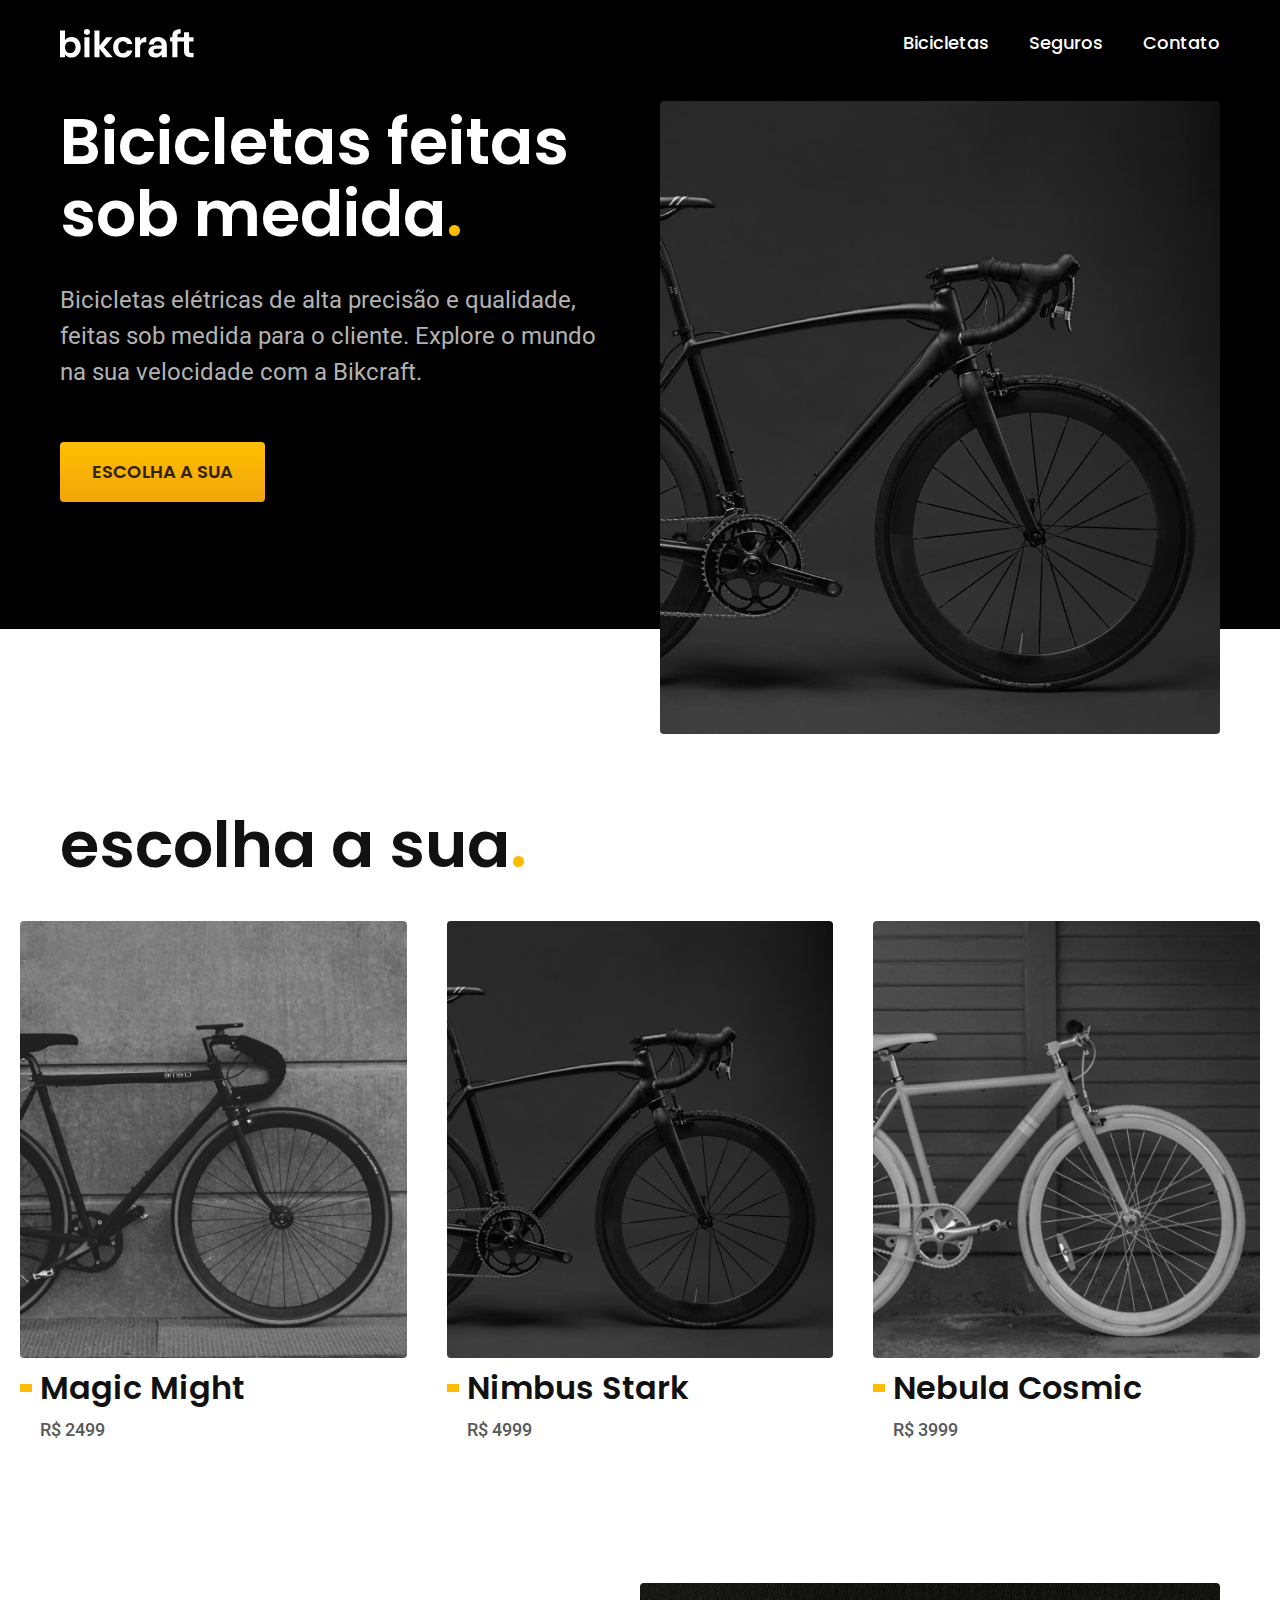
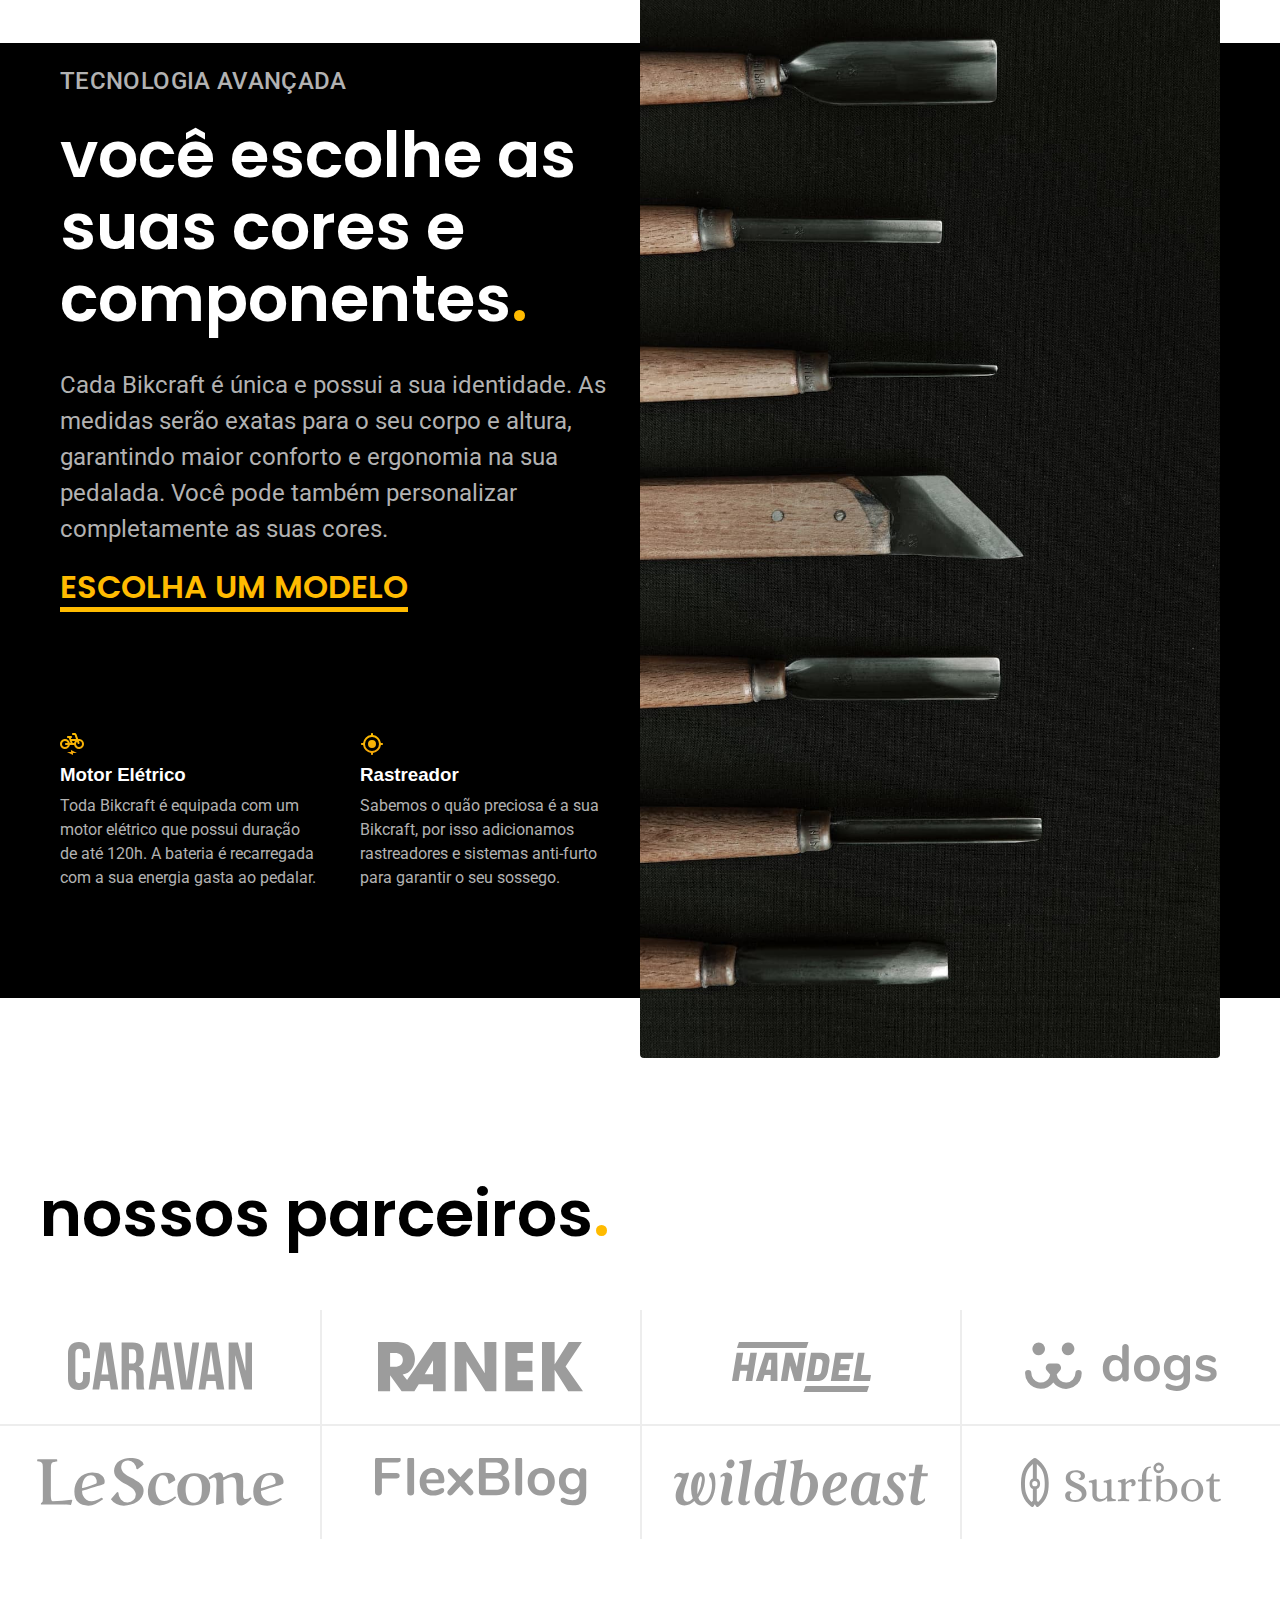
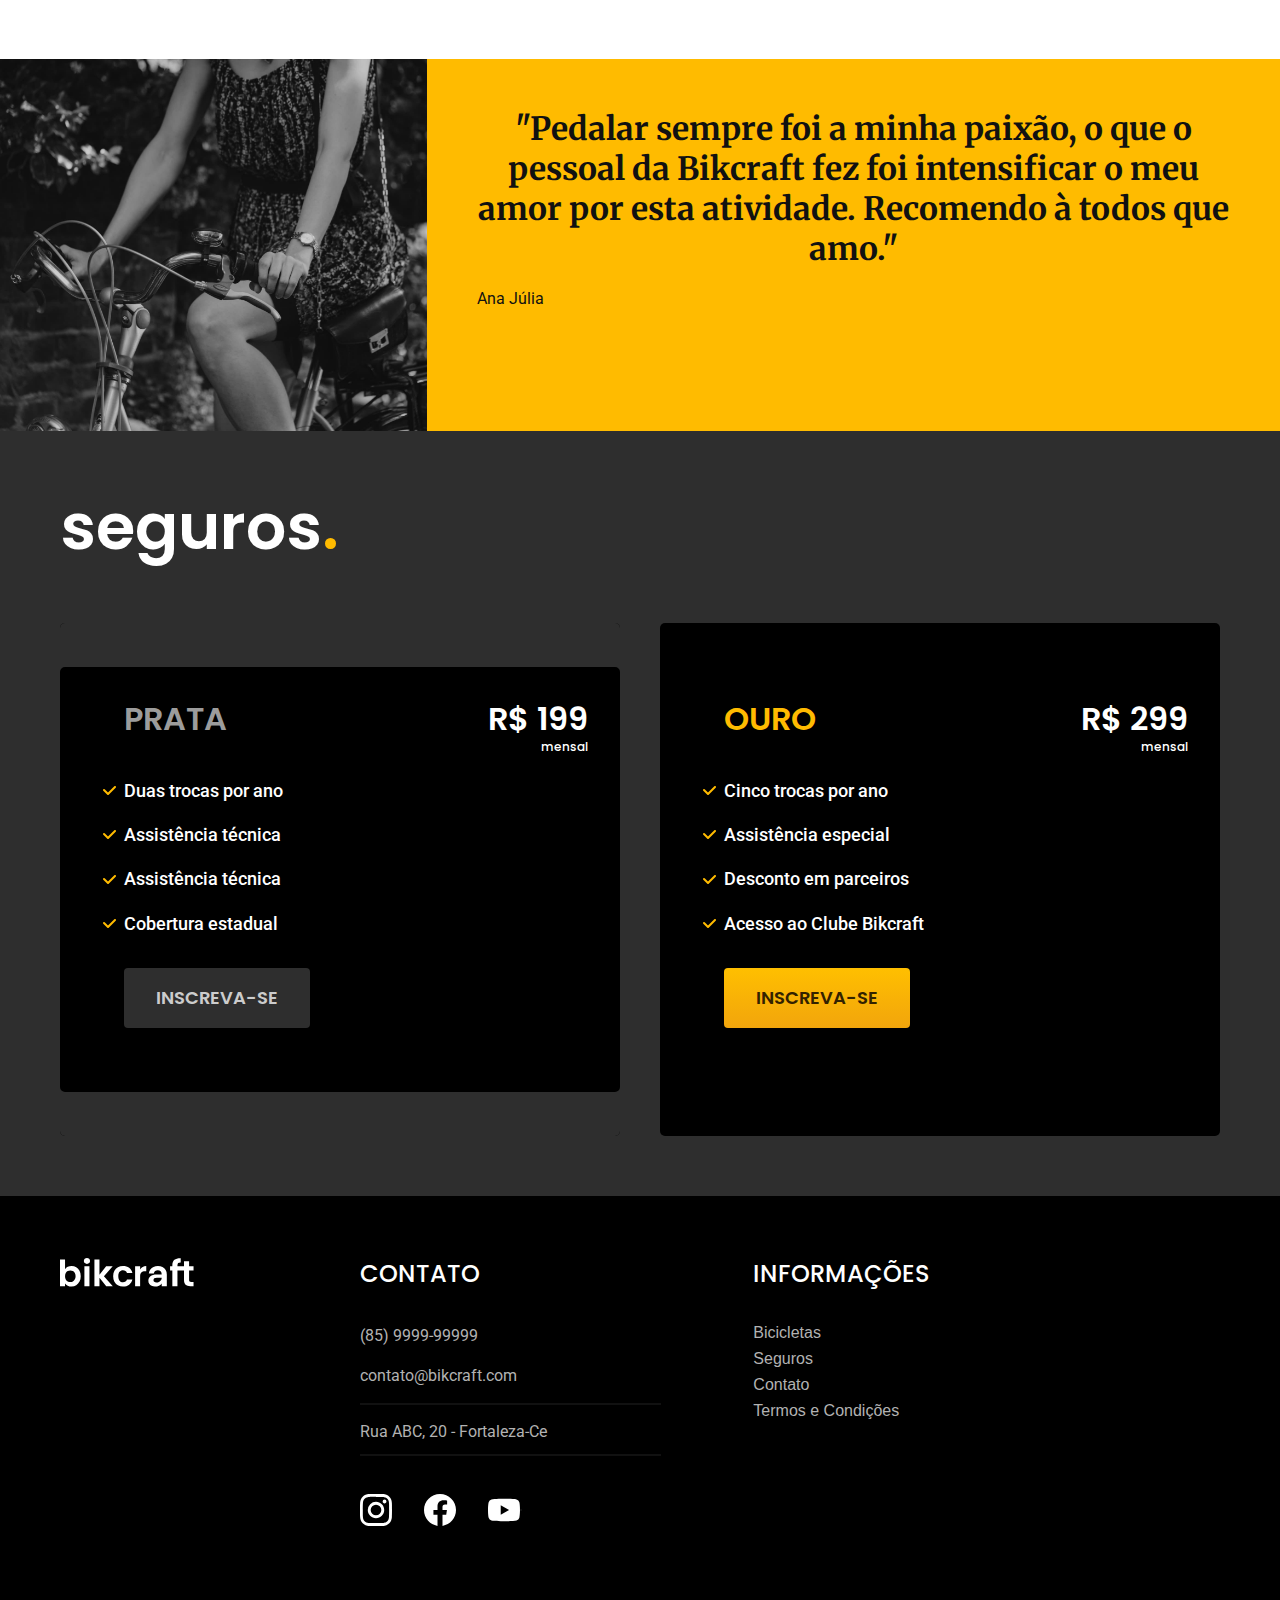
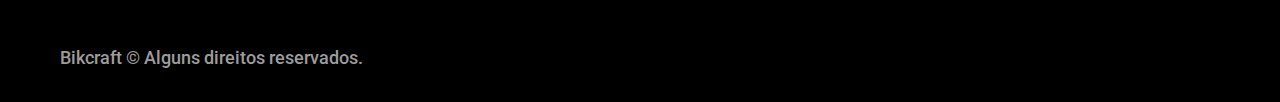
==== index.html @ d17ce5ce "init teste 04" ====
<!DOCTYPE html>
<html lang="pt-BR">

<head>
   <meta charset="UTF-8">
   <meta name="viewport" content="width=device-width, initial-scale=1.0">
   <title>Bikcraft - Bicicletas Elétricas</title>
   <meta name="description" content="Bicicletas elétricas de alta precisão e qualidade,  feitas sob medida para o cliente. Explore o mundo na sua velocidade com a Bikcraft.">
   <link rel="stylesheet" href="./css/style.css">
   <link rel="preconnect" href="https://fonts.googleapis.com">
   <link rel="preconnect" href="https://fonts.gstatic.com" crossorigin>
   <link href="https://fonts.googleapis.com/css2?family=Poppins:ital,wght@0,600;1,400&family=Roboto:wght@400;500&display=swap" rel="stylesheet">
</head>

<body>
   <!-- HEADER -->
   <header class="header-bg">
      <div class="header container">
         <a href="#"><img src="./img/bikcraft.svg" alt="bikcraft"></a>
         <nav class="nav">
            <ul class="header-menu font-1-m">
               <li><a href="./bicicletas.html">Bicicletas</a></li>
               <li><a href="./seguros.html">Seguros</a></li>
               <li><a href="./contato.html">Contato</a></li>
            </ul>
         </nav>
      </div>
   </header>
   <!-- introdução -->
   <main class="introducao-bg">
      <div class="introducao container">
         <div class="introducao-conteudo">
            <h1 class="introducao-titulo font-1-xxl">
               Bicicletas feitas sob medida<span>.</span>
            </h1>
            <p class="font-2-l">
               Bicicletas elétricas de alta precisão e qualidade, feitas sob medida para o cliente. Explore o mundo na sua velocidade com a Bikcraft.
            </p>
            <a class="btn" href="./bicicletas.html">escolha a sua</a>
            <div class="detalhe"><img src="./img/dec/bottom-left.svg" alt="#"></div>
         </div>
         <div class="introducao-img">
            <img src="./img/bicicletas/nimbus-home.jpg" alt="Bicicleta elétrica preta" width="1200" height="1600">
         </div>
      </div>
   </main>
   <!-- bicicletas lista -->
   <article class="lista-bg">
      <div class="lista-container">
         <h2 class="lista-titulo font-1-xxl container">escolha a sua<span>.</span></h2>

         <ul class="lista">
            <li class="lista-item">
               <a href="./bicicletas/magic-might.html">
                  <div><img src="./img/bicicletas/magic-home.jpg" alt="Magic"></div>
                  <h3 class="font-1-xl">Magic Might</h3>
                  <span class="font-2-m">R$ 2499</span>
               </a>
            </li>

            <li class="lista-item">
               <a href="./bicicletas/nimbus.html">
                  <div><img src="./img/bicicletas/nimbus-home.jpg" alt="Nimbus"></div>
                  <h3 class="font-1-xl">Nimbus Stark</h3>
                  <span class="font-2-m">R$ 4999</span>
               </a>
            </li>

            <li class="lista-item">
               <a href="./bicicletas/nebula-cosmic.html">
                  <div><img src="./img/bicicletas/nebula-home.jpg" alt="Nebula"></div>
                  <h3 class="font-1-xl">Nebula Cosmic</h3>
                  <span class="font-2-m">R$ 3999</span>
               </a>
            </li>
         </ul>
      </div>
   </article>
   <!-- tecnologia -->
   <section class="tecnologia-bg" aria-label="Bicicletas artezanais com alta tecnologia.">
      <div class="tecnologia-container container">
         <div class="tecnologia-conteudo">
            <span class="texto2 font-2-l-b">
               Tecnologia Avançada
            </span>
            <h2 class="titulo1 font-1-xxl">
               você escolhe as suas cores e componentes<span>.</span>
            </h2>
            <p class="texto1 font-2-l">
               Cada Bikcraft é única e possui a sua identidade. As medidas serão exatas para o seu corpo e altura, garantindo maior conforto e ergonomia na sua pedalada. Você pode também personalizar completamente as suas cores.
            </p>
            <span class="escolha font-1-xl"><a href="#">ESCOLHA UM MODELO</a></span>
            <div class="escolha-container">
               <div class="escolha-item">
                  <div class="escolha-img">
                     <img src="./img/icones/eletrica.svg" alt="#">
                  </div>
                  <h3 class="titulo2">Motor Elétrico</h3>
                  <p class="texto3 font-2-s">
                     Toda Bikcraft é equipada com um motor elétrico que possui duração de até 120h. A bateria é recarregada com a sua energia gasta ao pedalar.
                  </p>
               </div>

               <div class="escolha-item">
                  <div class="escolha-img">
                     <img src="./img/icones/rastreador.svg" alt="#">
                  </div>
                  <h3 class="titulo2">Rastreador</h3>
                  <p class="texto3 font-2-s">
                     Sabemos o quão preciosa é a sua Bikcraft, por isso adicionamos rastreadores e sistemas anti-furto para garantir o seu sossego.
                  </p>
               </div>
            </div>
         </div>

         <div class="tecnologia-img">
            <img src="./img/fotos/tecnologia.jpg" alt="Nossas bicicletas são feitas de maneira artesanal." width="1200" height="1600">
         </div>
      </div>
   </section>
   <!-- parceiros -->
   <section class="parceiros" aria-label="Nossos Parceiros.">
      <h2 class="parceiros-titulo font-1-xxl">nossos parceiros<span>.</span></h2>

      <ul class="parceiros-lista">
         <li><img src="./img/parceiros/caravan.svg" alt="caravan"></li>
         <li><img src="./img/parceiros/ranek.svg" alt="ranek"></li>
         <li><img src="./img/parceiros/handel.svg" alt="handel"></li>
         <li><img src="./img/parceiros/dogs.svg" alt="dogs"></li>
         <li><img src="./img/parceiros/lescone.svg" alt="lescone"></li>
         <li><img src="./img/parceiros/flexblog.svg" alt="flexblog"></li>
         <li><img src="./img/parceiros/wildbeast.svg" alt="wildbeast"></li>
         <li><img src="./img/parceiros/surfbot.svg" alt="surfbot"></li>
      </ul>
   </section>
   <!-- depoimentos -->
   <section class="depoimento" aria-label="Depoimento.">
      <div class="depoimento-imagem">
         <img src="./img/fotos/depoimento.jpg" alt="Garota falando sobre a experiência de ter uma bikcraft.">
      </div>

      <div class="depoimento-texto">
         <div>
            <p>"Pedalar sempre foi a minha paixão, o que o pessoal da Bikcraft fez foi intensificar o meu amor por esta atividade. Recomendo à todos que amo."
            </p>
            <span>Ana Júlia</span>
         </div>
      </div>
      </div>
   </section>
   <!-- seguros -->
   <article class="seguros-bg" aria-label="Seguros">

      <h2 class="titulo font-1-xxl container">seguros<span>.</span></h2>

      <div class="container seguros-container">
         <div class="prata seguros-tipo">
            <h3 class="font-1-xl">Prata</h3>
            <span class="seguros-tag-preco font-1-xl">R$ 199 <span class="font-1-xs">mensal</span></span>
            <ul class="seguros-lista font-2-m">
               <li>Duas trocas por ano</li>
               <li>Assistência técnica</li>
               <li>Assistência técnica</li>
               <li>Cobertura estadual</li>
            </ul>

            <a class="prata-btn btn" href="#">INSCREVA-SE</a>
         </div>

         <div class="ouro seguros-tipo">
            <h3 class="font-1-xl">ouro</h3>
            <span class="seguros-tag-preco font-1-xl">R$ 299 <span class="font-1-xs">mensal</span></span>
            <ul class="seguros-lista font-2-m">
               <li>Cinco trocas por ano</li>
               <li>Assistência especial</li>
               <li>Desconto em parceiros</li>
               <li>Acesso ao Clube Bikcraft</li>
            </ul>

            <a class="btn" href="#">INSCREVA-SE</a>
         </div>
      </div>
   </article>
   <!-- footer -->
   <footer class="footer-bg">
      <div class="container" id="footer-container" style="color: aliceblue;">
         <div class="footer-logo">
            <img src="./img/bikcraft.svg" alt="">
         </div>

         <div class="footer-contato font-2-s">
            <h2 class="font-1-l">contato</h2>
            <ul>
               <li>
                  <a href="tel:+5585999999999">(85) 9999-99999</a>
               </li>
               <li>
                  <a href="mailto:"></a>
               </li>
               <li>
                  <a href="mailto:email@provedor.com.br?subject=Assunto do email&cc=copia@provedor.com.br&bcc=copiaoculta@provedor.com.br&body=Conteúdo do email que será preenchido automaticamente">contato@bikcraft.com</a>
               </li>
            </ul>

            <span>Rua ABC, 20 - Fortaleza-Ce</span>

            <ul class="footer-redes">
               <li>
                  <a href="#"><img src="./img/redes/instagram.svg" alt="instagram"></a>
               </li>
               <li>
                  <a href="#"><img src="./img/redes/facebook.svg" alt="facebook"></a>
               </li>
               <li>
                  <a href="#"><img src="./img/redes/youtube.svg" alt="youtube"></a>
               </li>
            </ul>

         </div>

         <div class="footer-informacoes">
            <h2 class="font-1-l">Informações</h2>

            <ul>
               <li><a href="./bicicletas.html">Bicicletas</a></li>
               <li><a href="./seguros.html">Seguros</a></li>
               <li><a href="./contato.html">Contato</a></li>
               <li><a href="./termos.html">Termos e Condições</a></li>
            </ul>
         </div>

         <span class="copy font-2-m">Bikcraft © Alguns direitos reservados.</span>
      </div>
   </footer>
</body>

</html>
---- css/style.css ----
/* GLOBAL */
@import url(./global/global.css);
@import url(./global/header.css);
@import url(./utilidades/tipografia.css);
@import url(./global/footer.css);
/* UTILIDADES */
@import url(./utilidades/cores.css);
@import url(./utilidades/componetes.css);
/* HOME */
@import url(./home/introducao.css);
@import url(./home/lista.css);
@import url(./home/tecnologia.css);
@import url(./home/parceiros.css);
@import url(./home/depoimento.css);
@import url(./home/seguros.css);
/* TERMOS */
@import url(../css/termos/termos.css);
/* BICICLETAS */
@import url(../css/bicicletas/bicicletas.css);
@import url(../css/bicicletas/nimbus.css);
/* ORÇAMENTO */
@import url(../css/orcamento/orcamento.css);
/* SEGUROS */
@import url(../css/seguros/seguros.css);
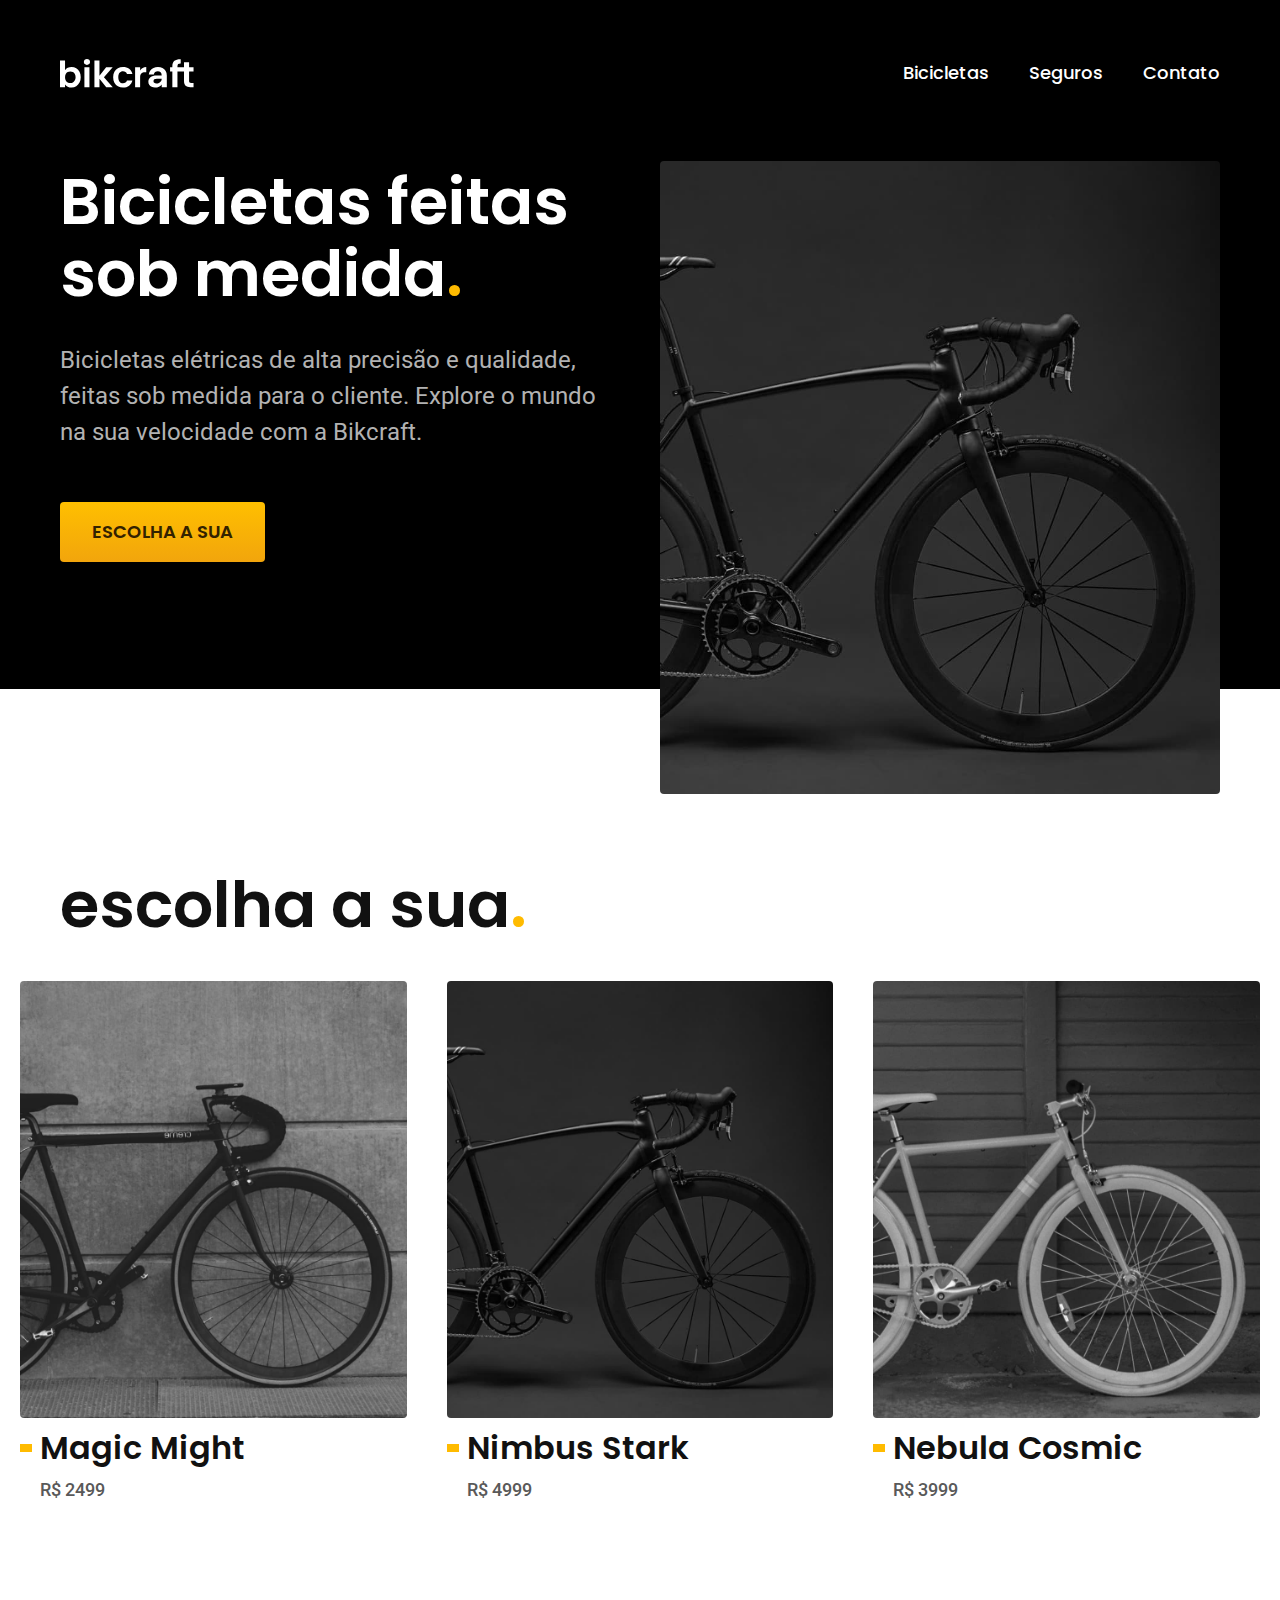
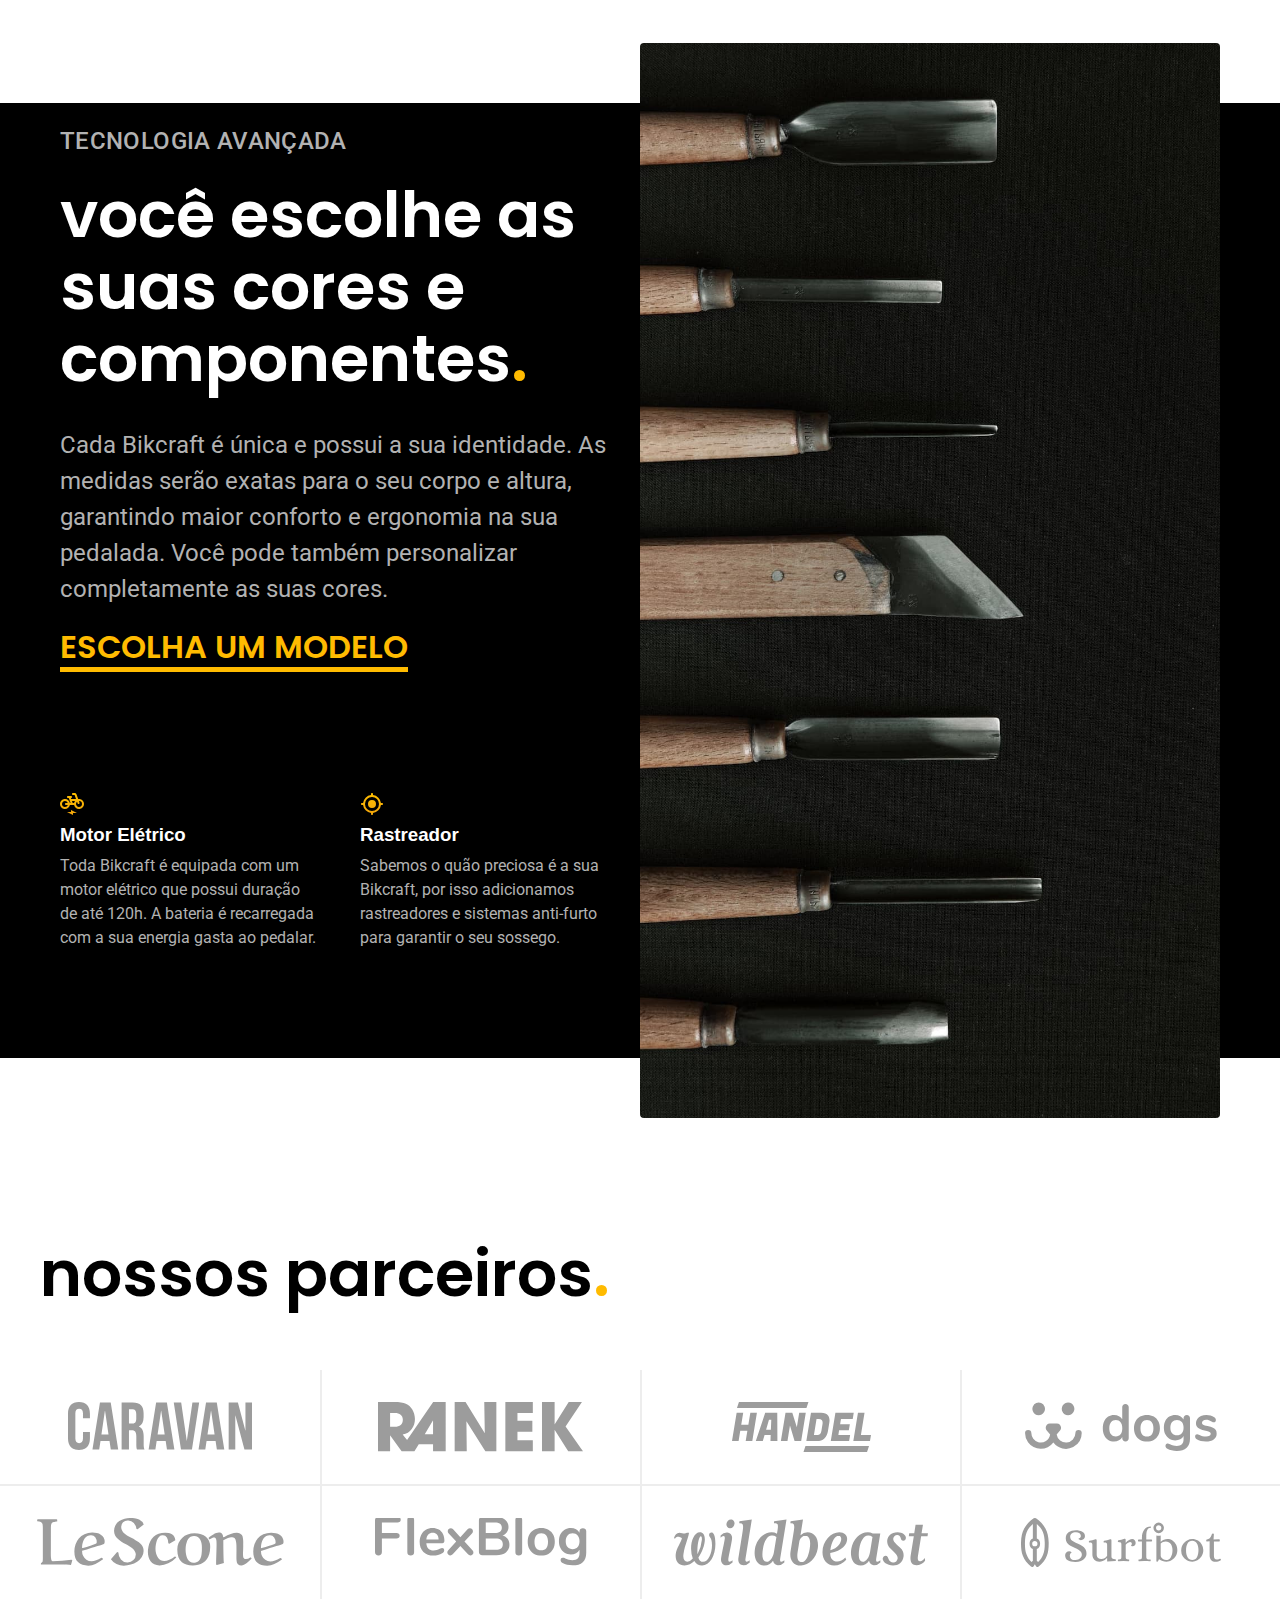
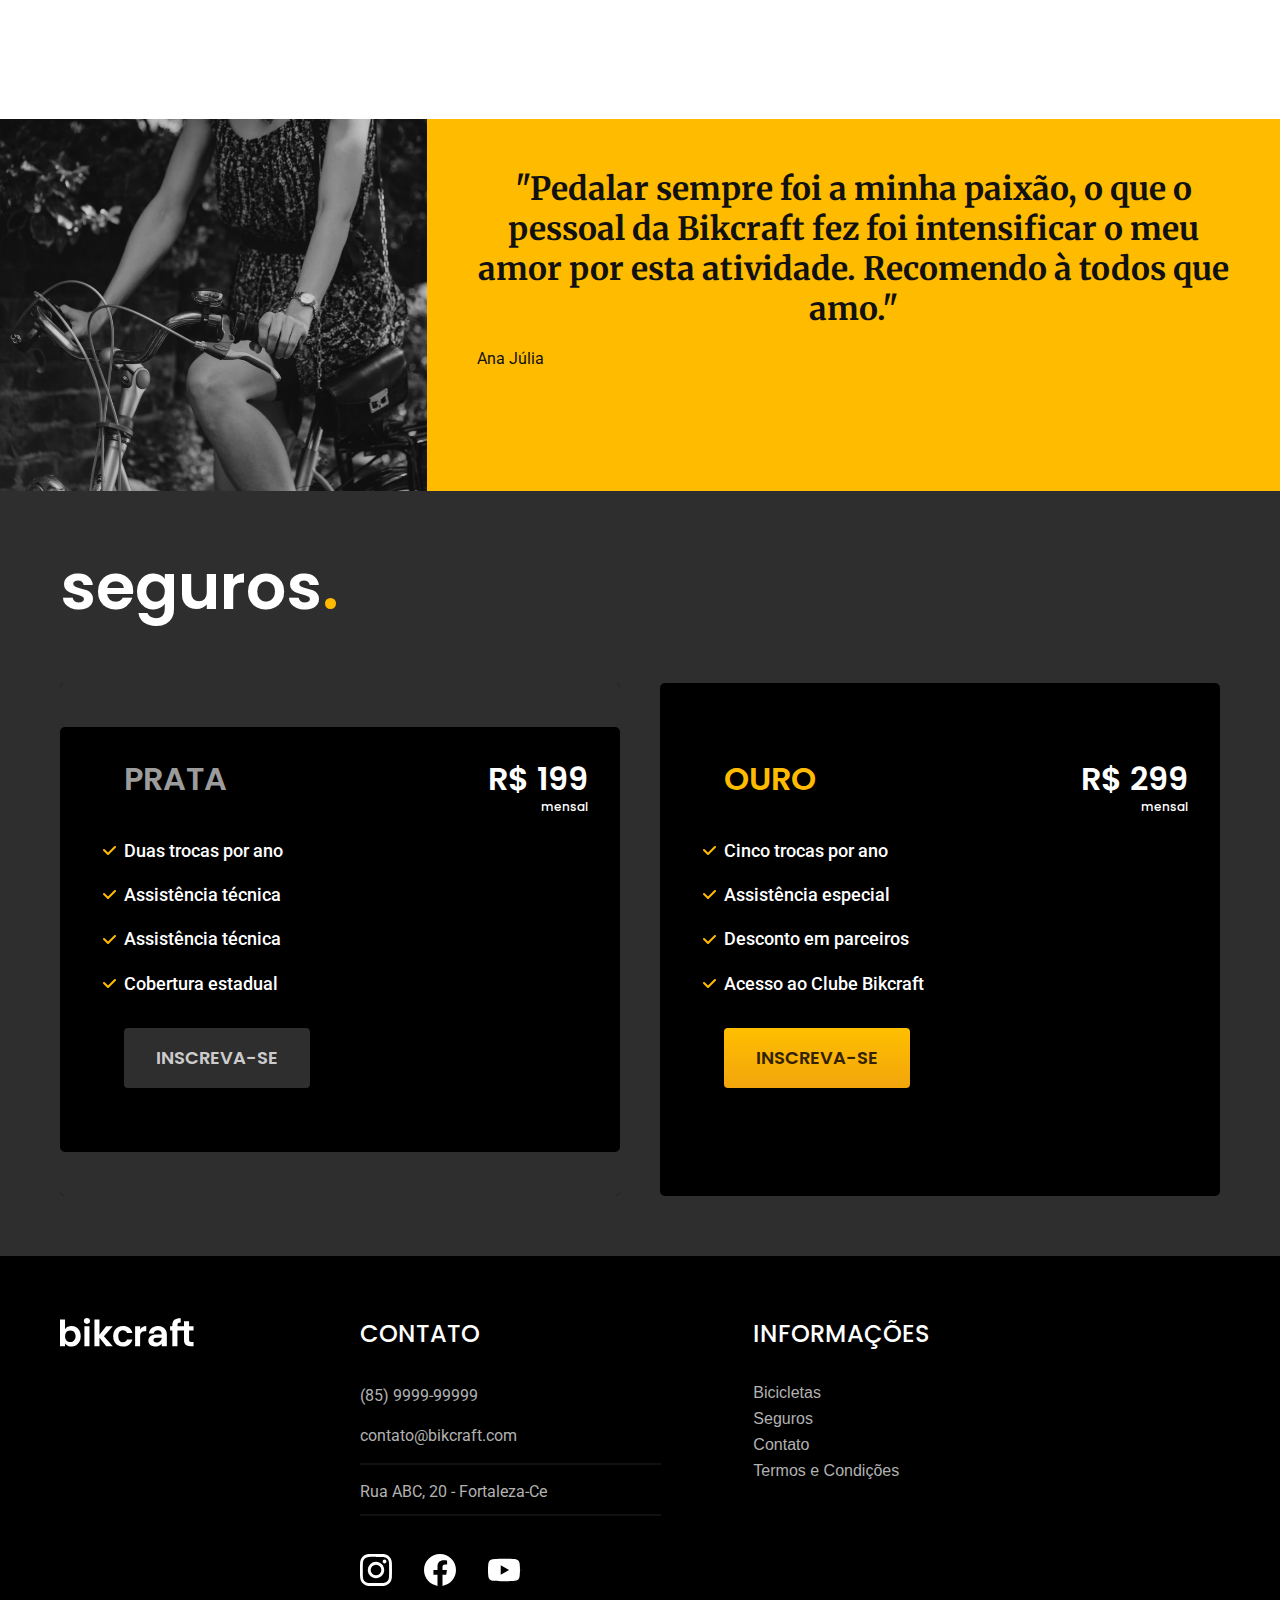
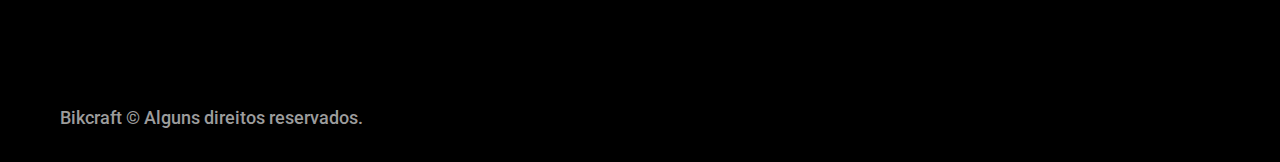
==== commit e99848f2: "teste links internos e pg internas nebula magic" ====
--- a/index.html
+++ b/index.html
@@ -51,7 +51,7 @@
 
          <ul class="lista">
             <li class="lista-item">
-               <a href="./bicicletas/magic-might.html">
+               <a href="./bicicletas/magic.html">
                   <div><img src="./img/bicicletas/magic-home.jpg" alt="Magic"></div>
                   <h3 class="font-1-xl">Magic Might</h3>
                   <span class="font-2-m">R$ 2499</span>
@@ -67,7 +67,7 @@
             </li>
 
             <li class="lista-item">
-               <a href="./bicicletas/nebula-cosmic.html">
+               <a href="./bicicletas/nebula.html">
                   <div><img src="./img/bicicletas/nebula-home.jpg" alt="Nebula"></div>
                   <h3 class="font-1-xl">Nebula Cosmic</h3>
                   <span class="font-2-m">R$ 3999</span>
--- a/css/style.css
+++ b/css/style.css
@@ -17,7 +17,7 @@
 @import url(../css/termos/termos.css);
 /* BICICLETAS */
 @import url(../css/bicicletas/bicicletas.css);
-@import url(../css/bicicletas/nimbus.css);
+@import url(../css/bicicletas/bicicletas02.css);
 /* ORÇAMENTO */
 @import url(../css/orcamento/orcamento.css);
 /* SEGUROS */
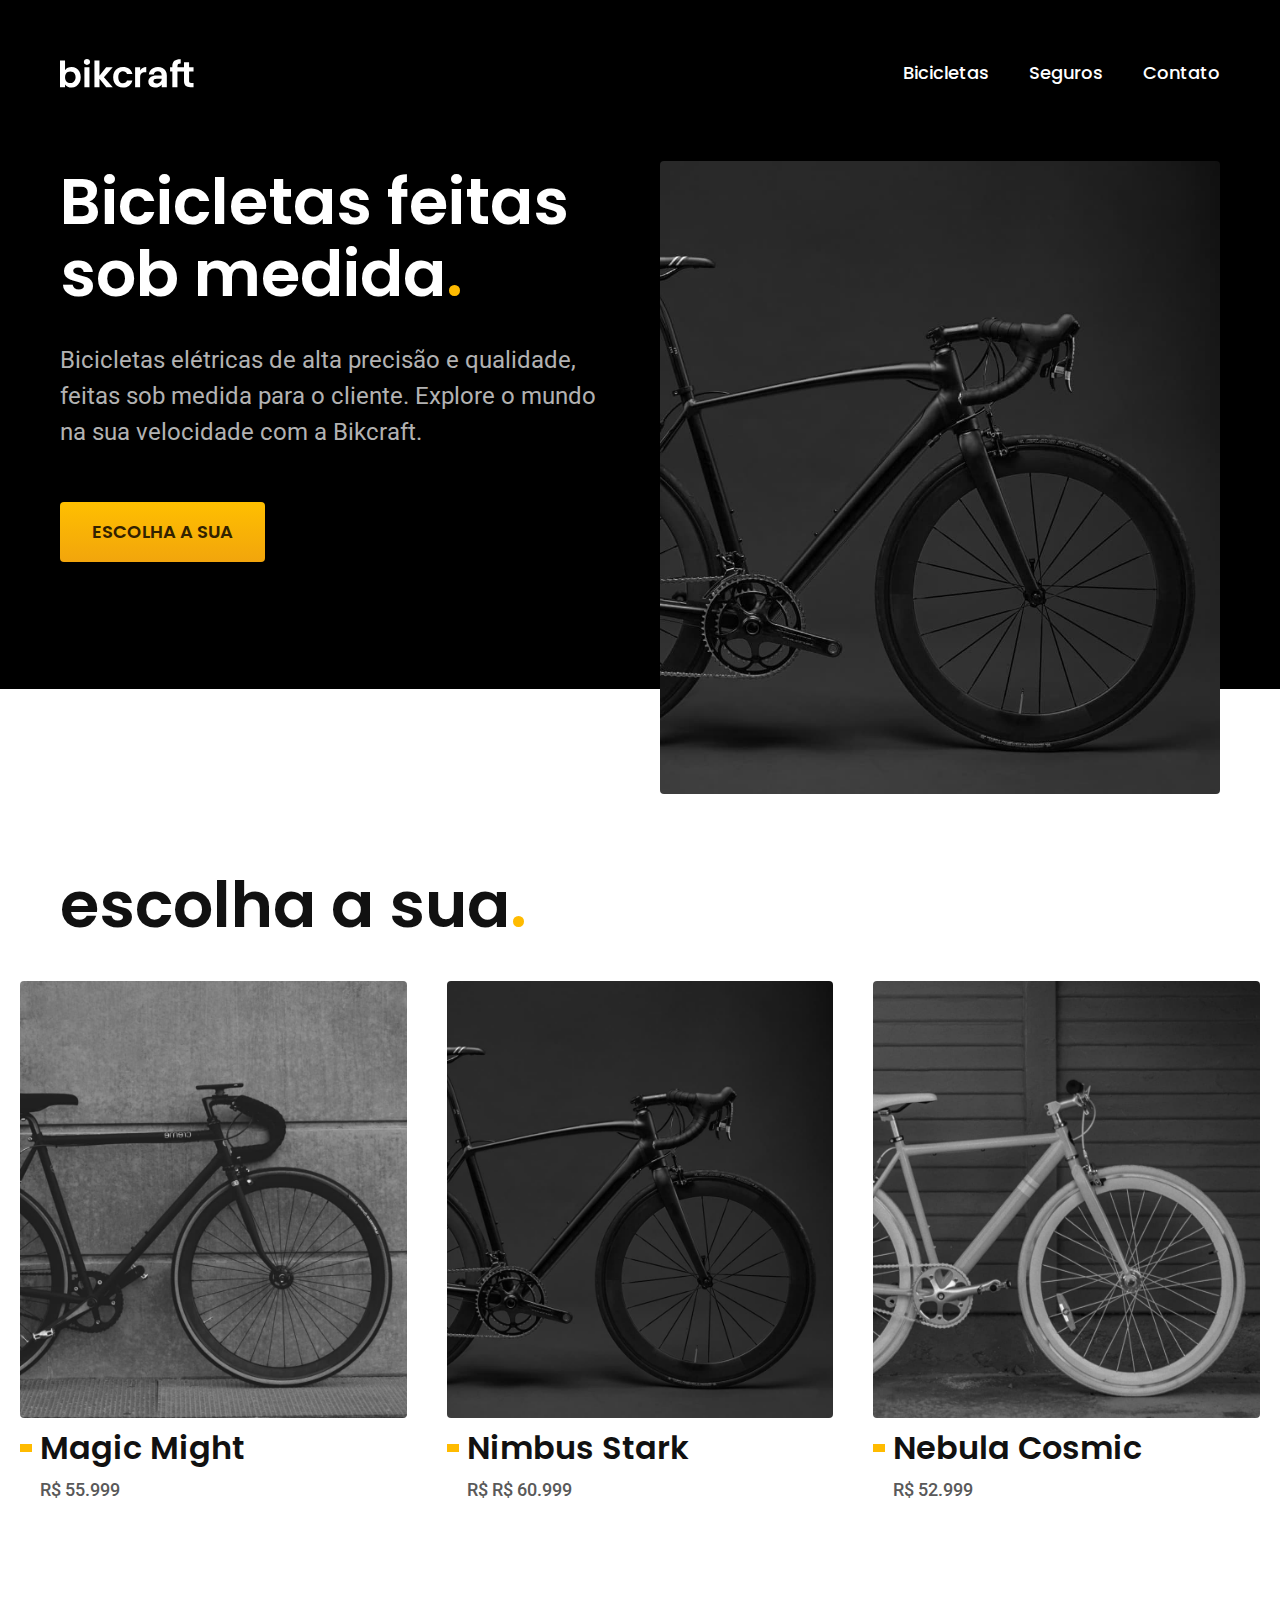
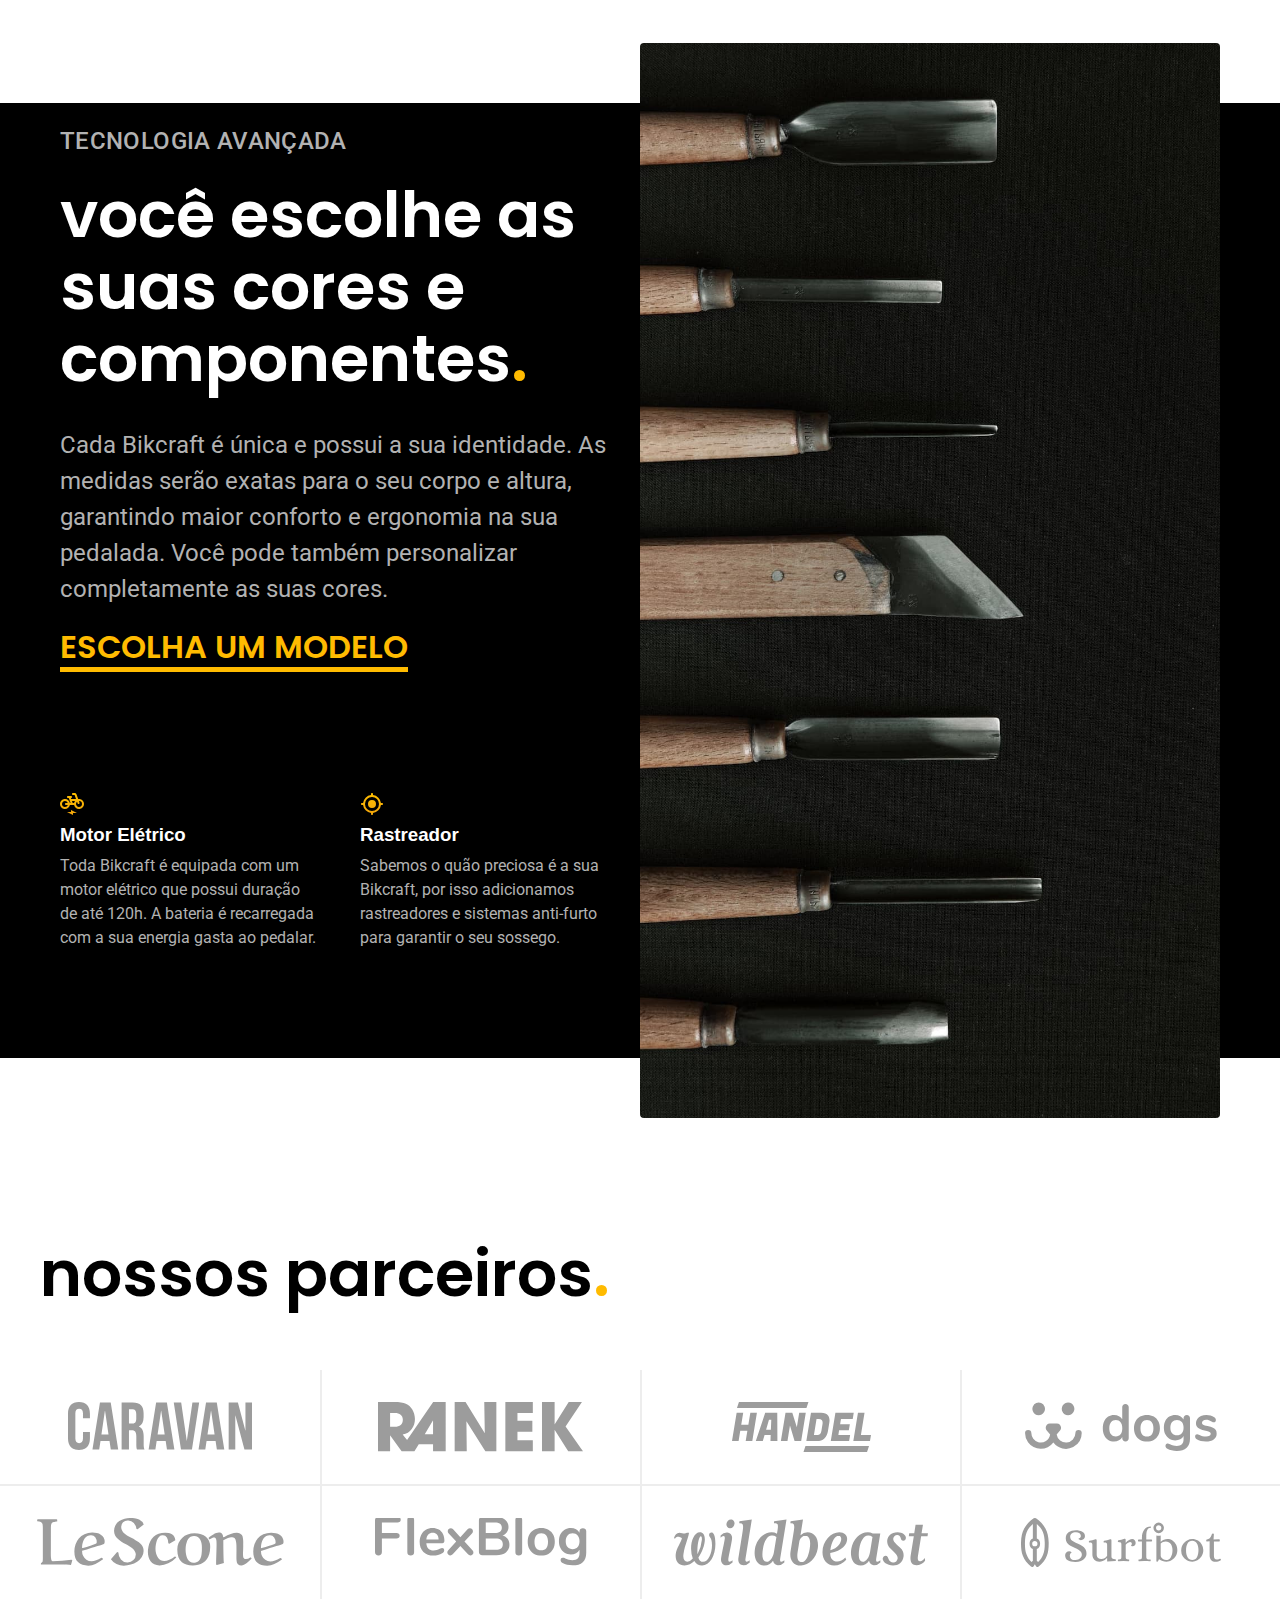
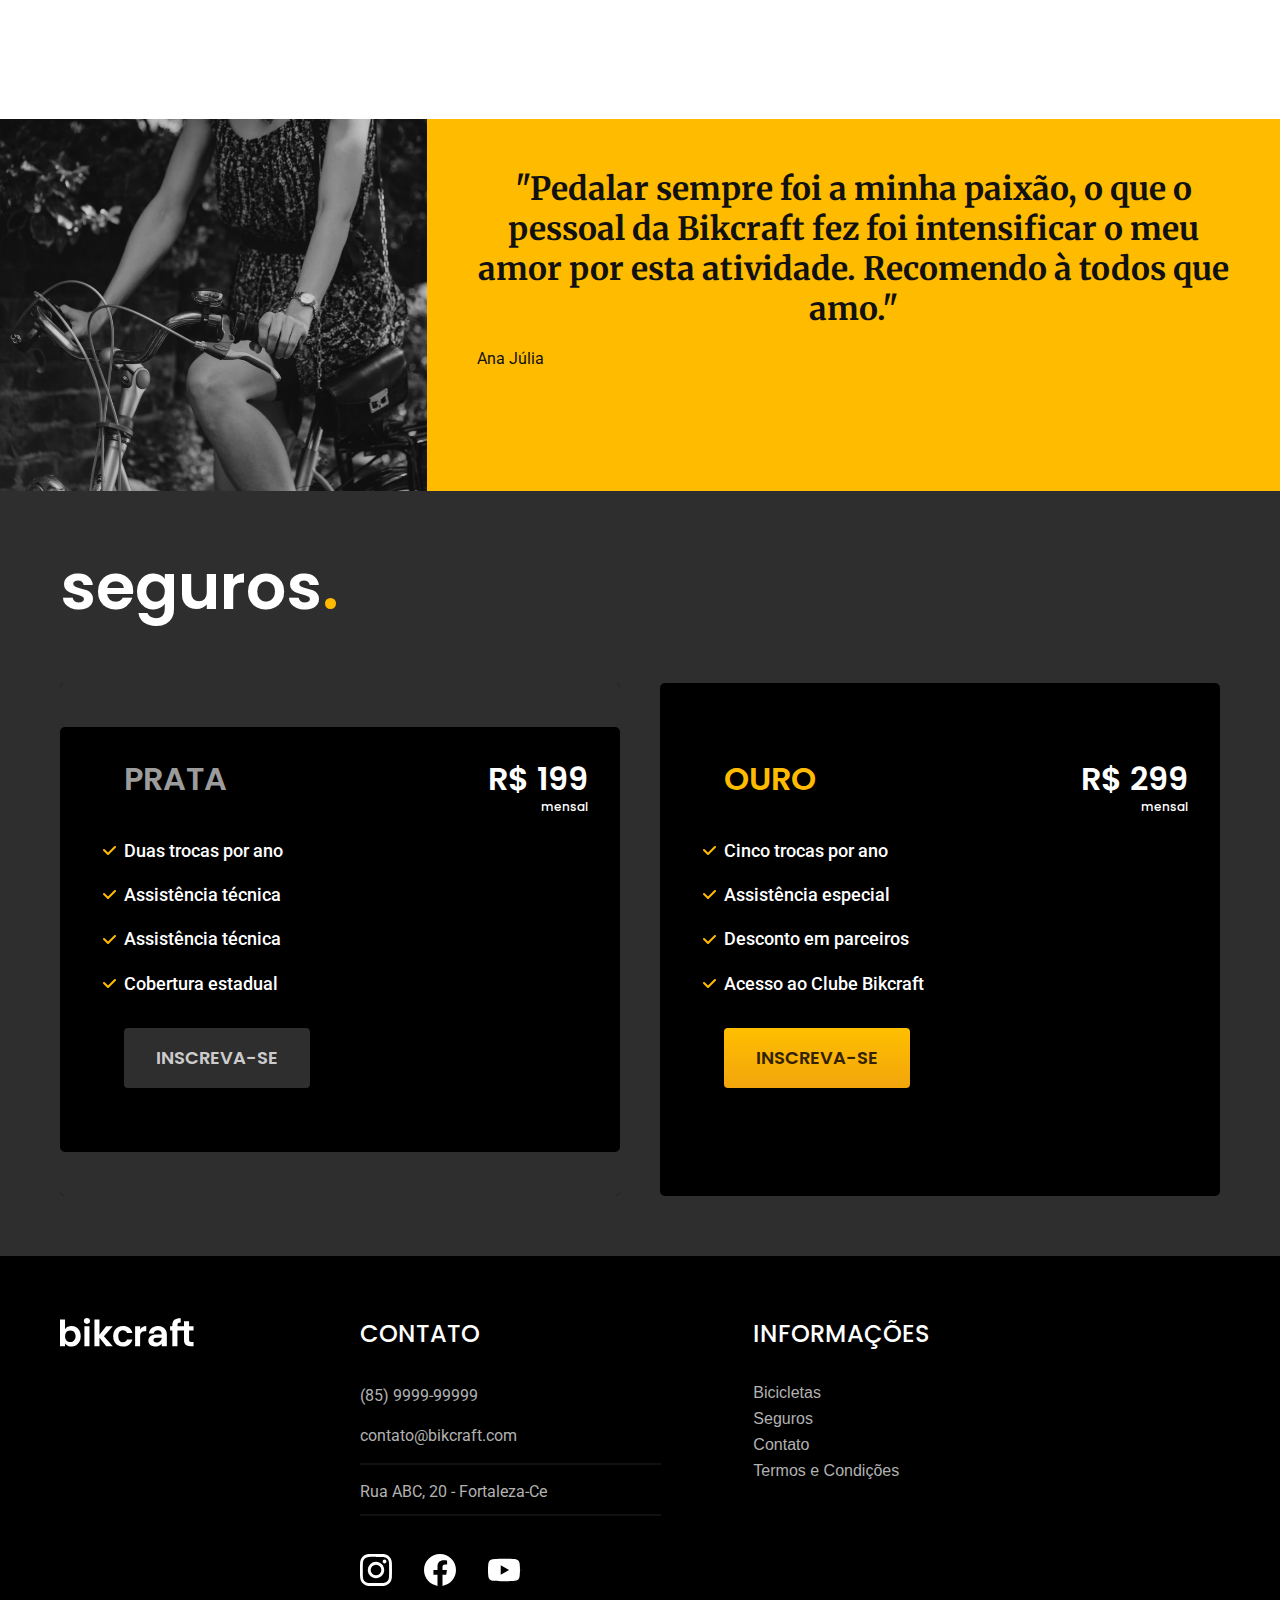
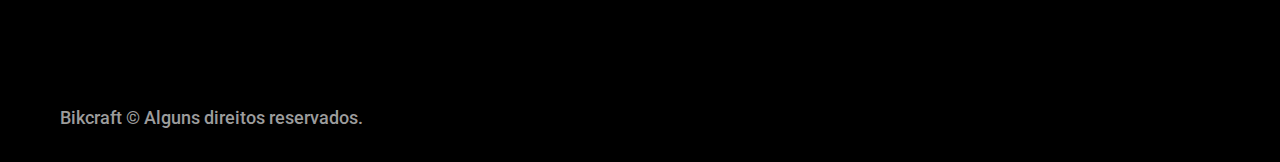
==== commit 53a1105c: "ajuste de valores das biciletas home e link nebula" ====
--- a/index.html
+++ b/index.html
@@ -54,7 +54,7 @@
                <a href="./bicicletas/magic.html">
                   <div><img src="./img/bicicletas/magic-home.jpg" alt="Magic"></div>
                   <h3 class="font-1-xl">Magic Might</h3>
-                  <span class="font-2-m">R$ 2499</span>
+                  <span class="font-2-m">R$ 55.999</span>
                </a>
             </li>
 
@@ -62,15 +62,15 @@
                <a href="./bicicletas/nimbus.html">
                   <div><img src="./img/bicicletas/nimbus-home.jpg" alt="Nimbus"></div>
                   <h3 class="font-1-xl">Nimbus Stark</h3>
-                  <span class="font-2-m">R$ 4999</span>
+                  <span class="font-2-m">R$ R$ 60.999</span>
                </a>
             </li>
 
             <li class="lista-item">
-               <a href="./bicicletas/nebula.html">
+               <a href="./bicicletas/Nebula.html">
                   <div><img src="./img/bicicletas/nebula-home.jpg" alt="Nebula"></div>
                   <h3 class="font-1-xl">Nebula Cosmic</h3>
-                  <span class="font-2-m">R$ 3999</span>
+                  <span class="font-2-m">R$ 52.999</span>
                </a>
             </li>
          </ul>
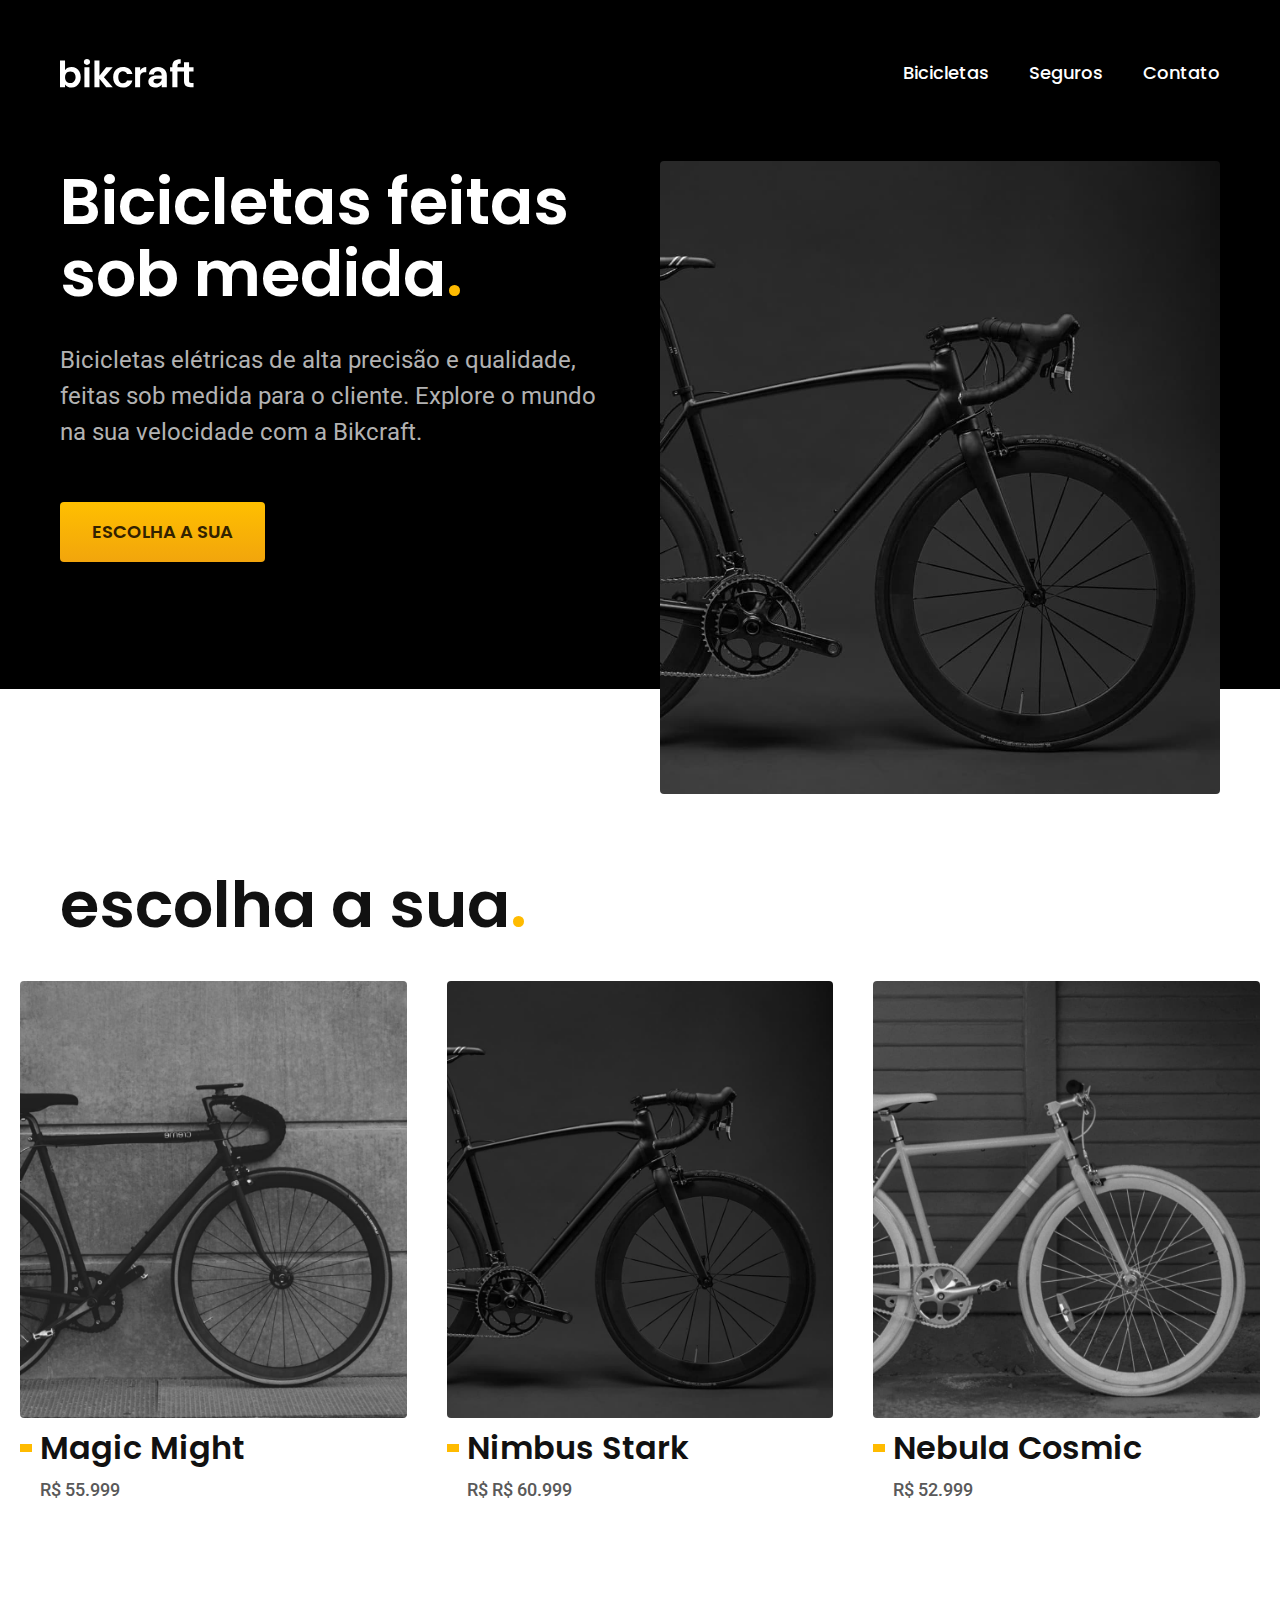
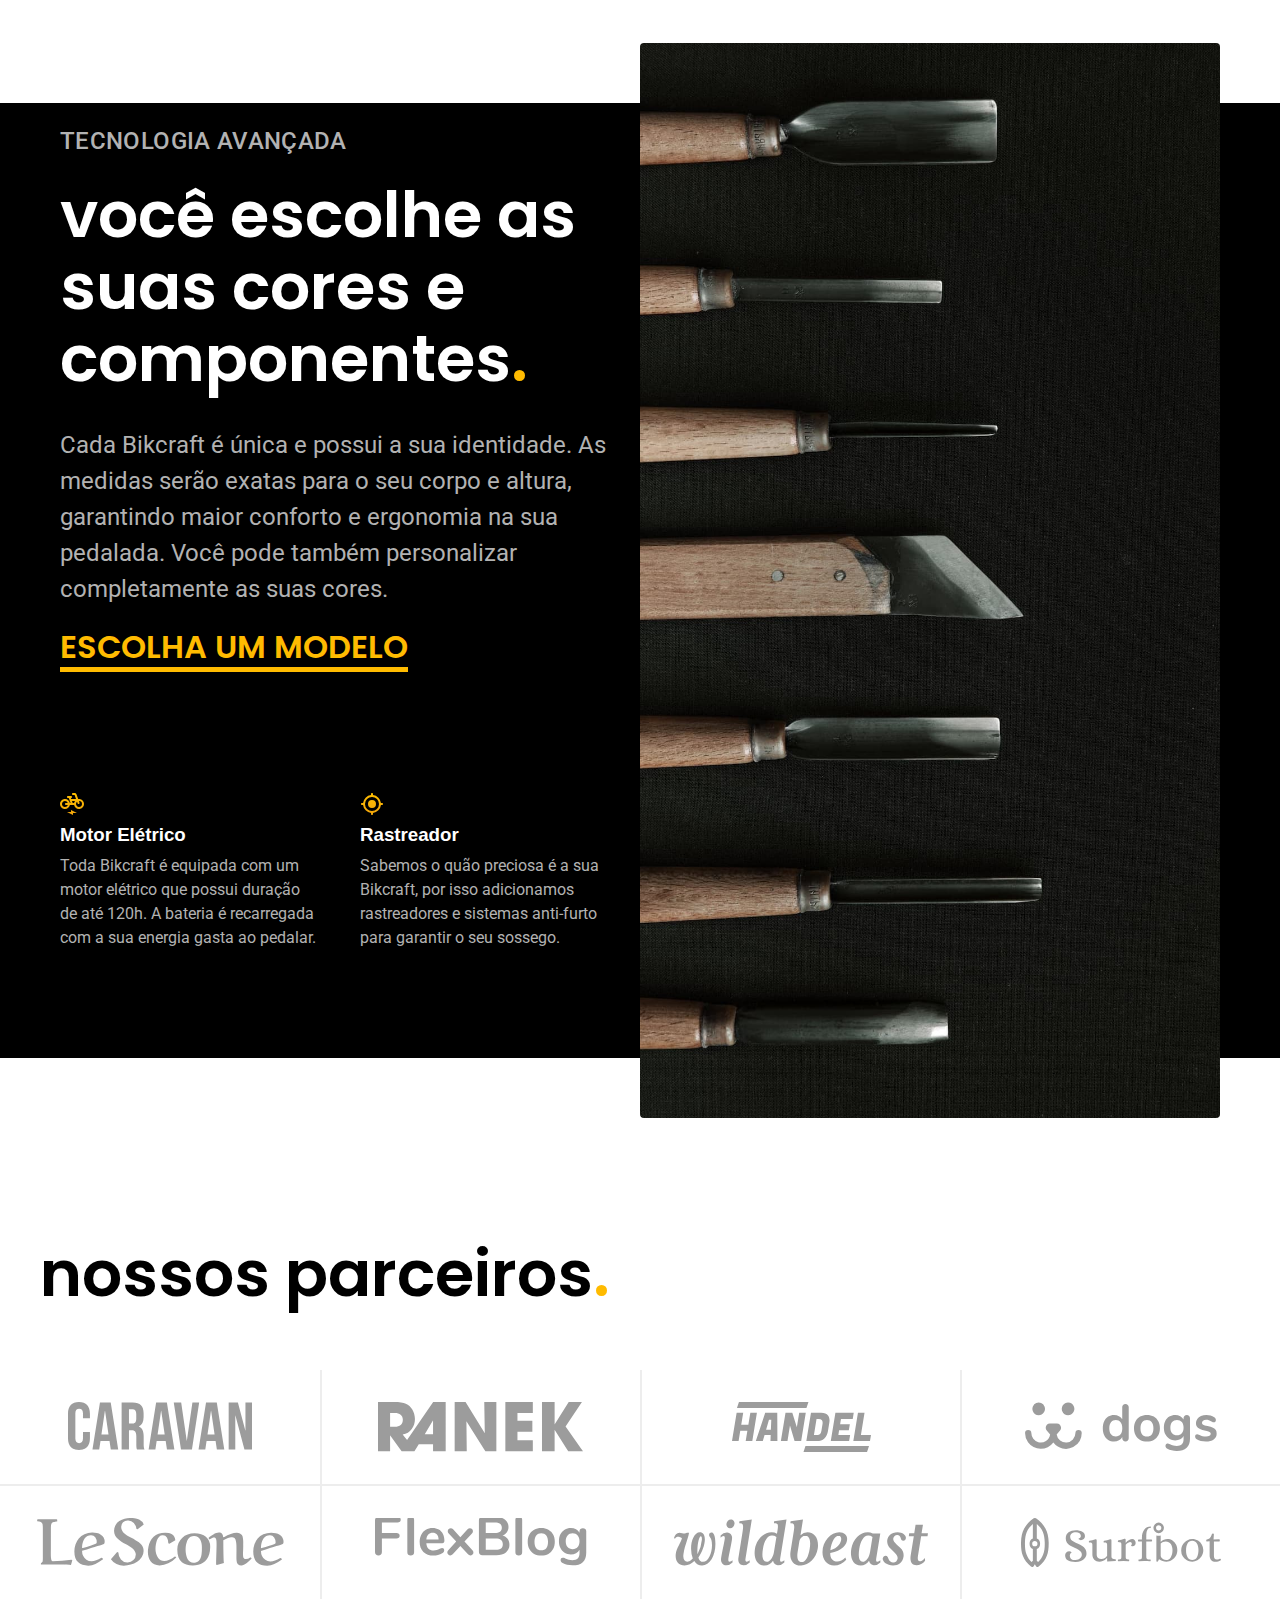
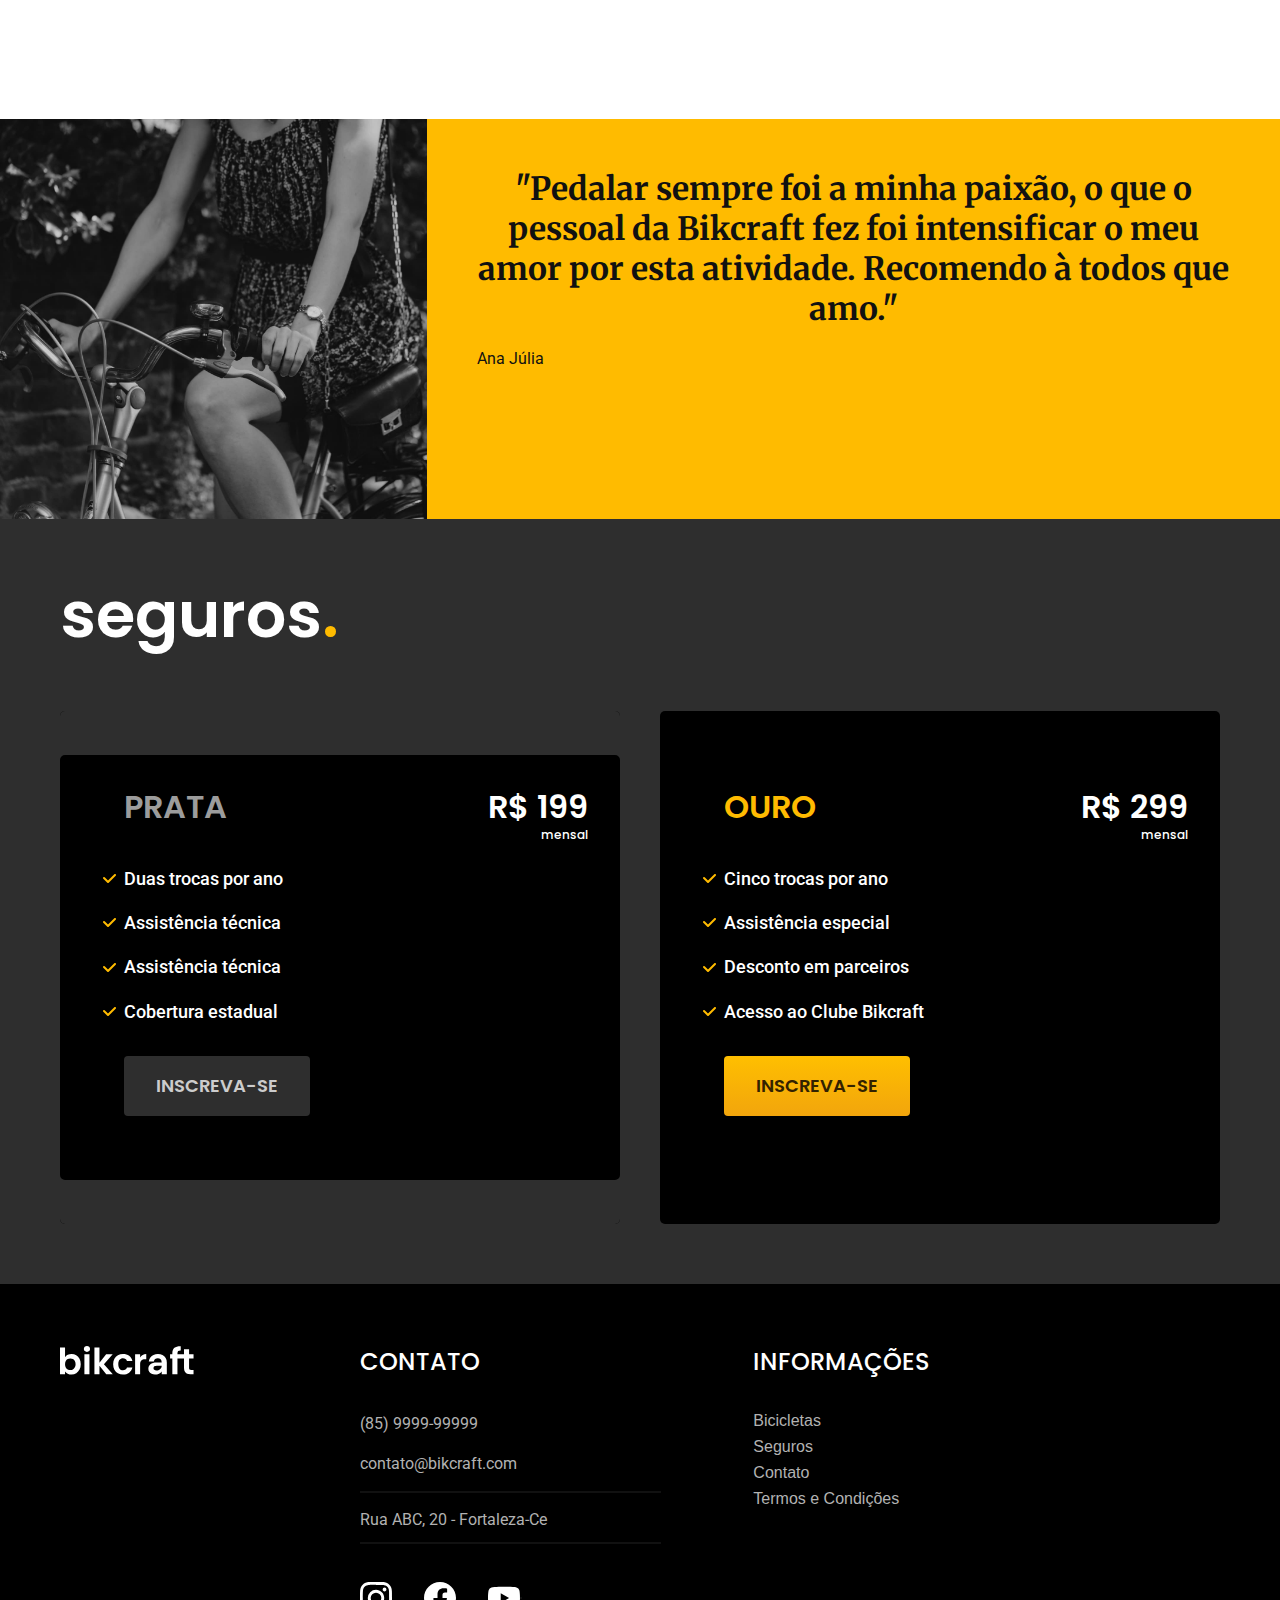
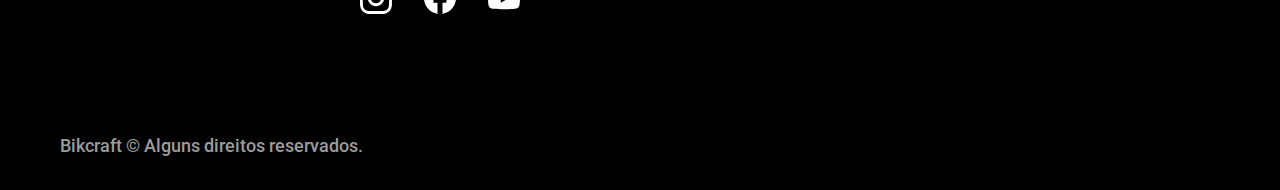
==== commit 217ab849: "ajuste seguros home" ====
--- a/index.html
+++ b/index.html
@@ -12,7 +12,7 @@
    <link href="https://fonts.googleapis.com/css2?family=Poppins:ital,wght@0,600;1,400&family=Roboto:wght@400;500&display=swap" rel="stylesheet">
 </head>
 
-<body>
+<body id="index">
    <!-- HEADER -->
    <header class="header-bg">
       <div class="header container">
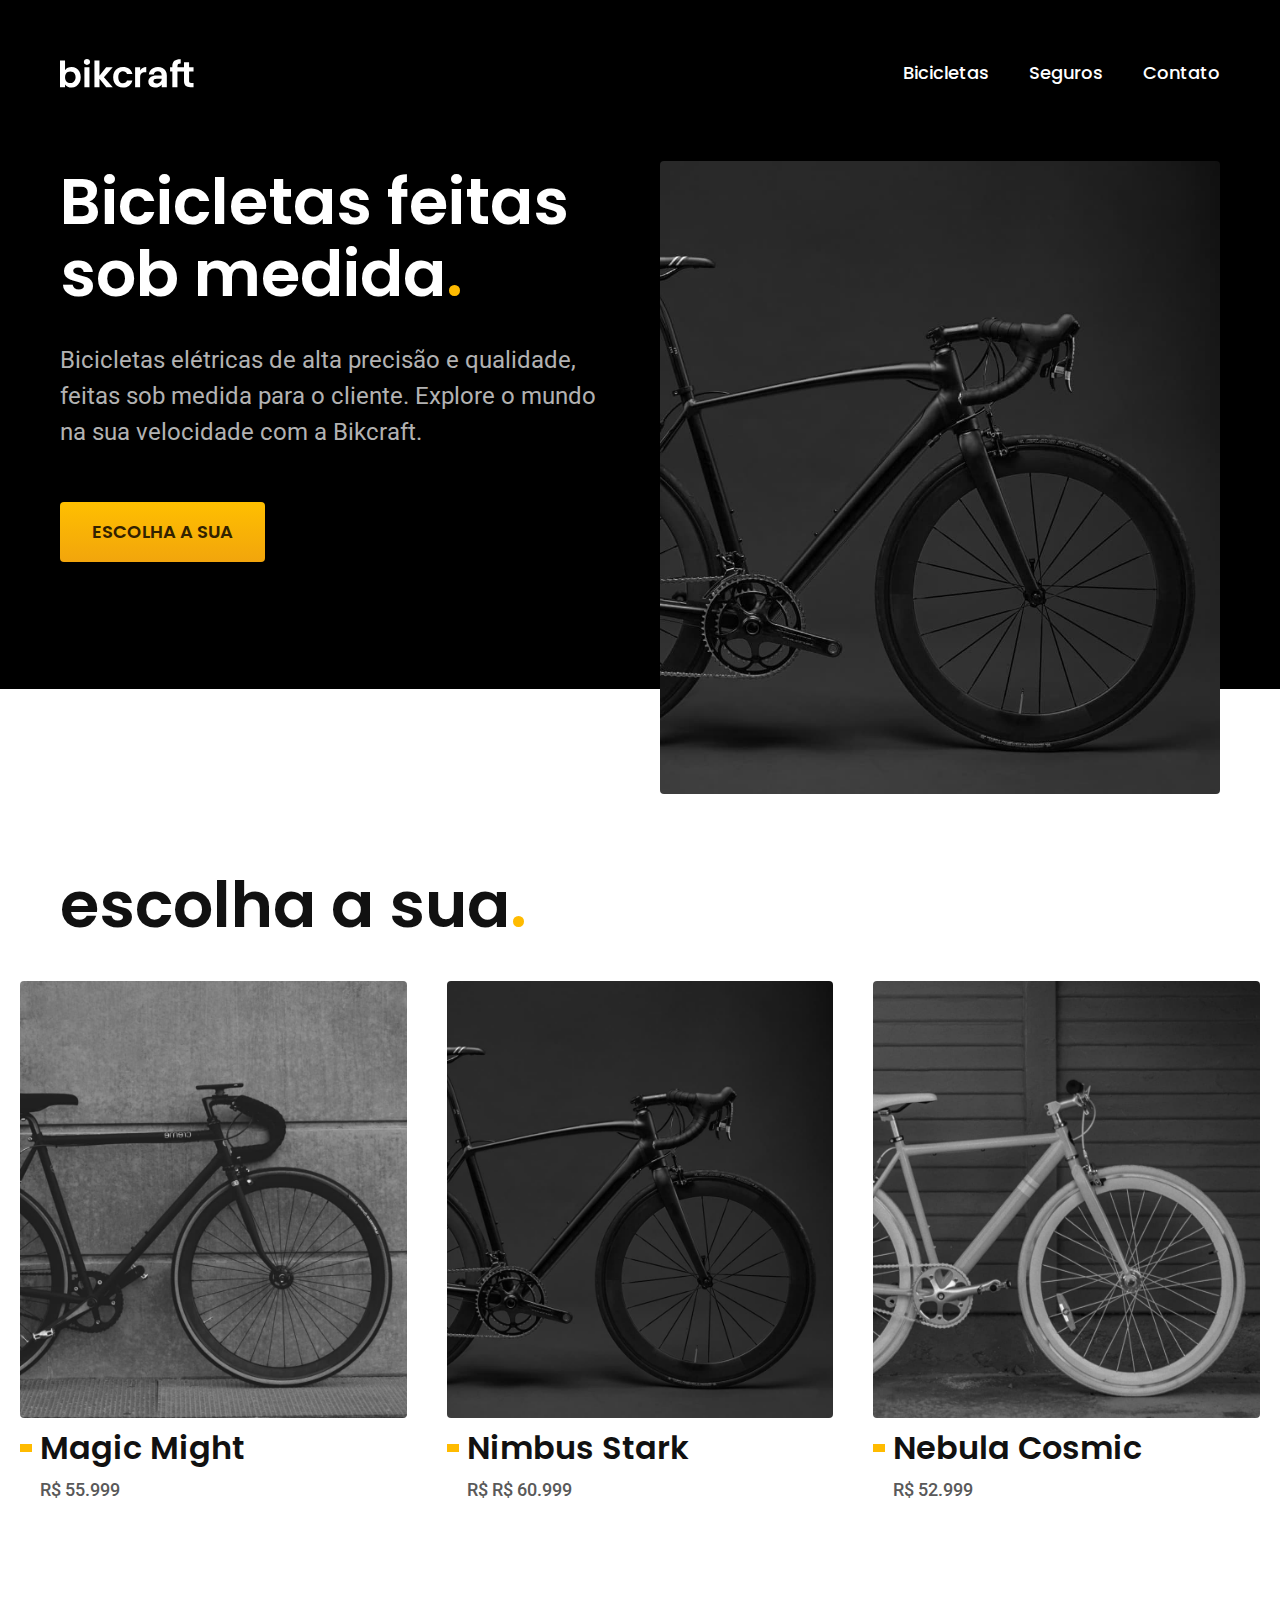
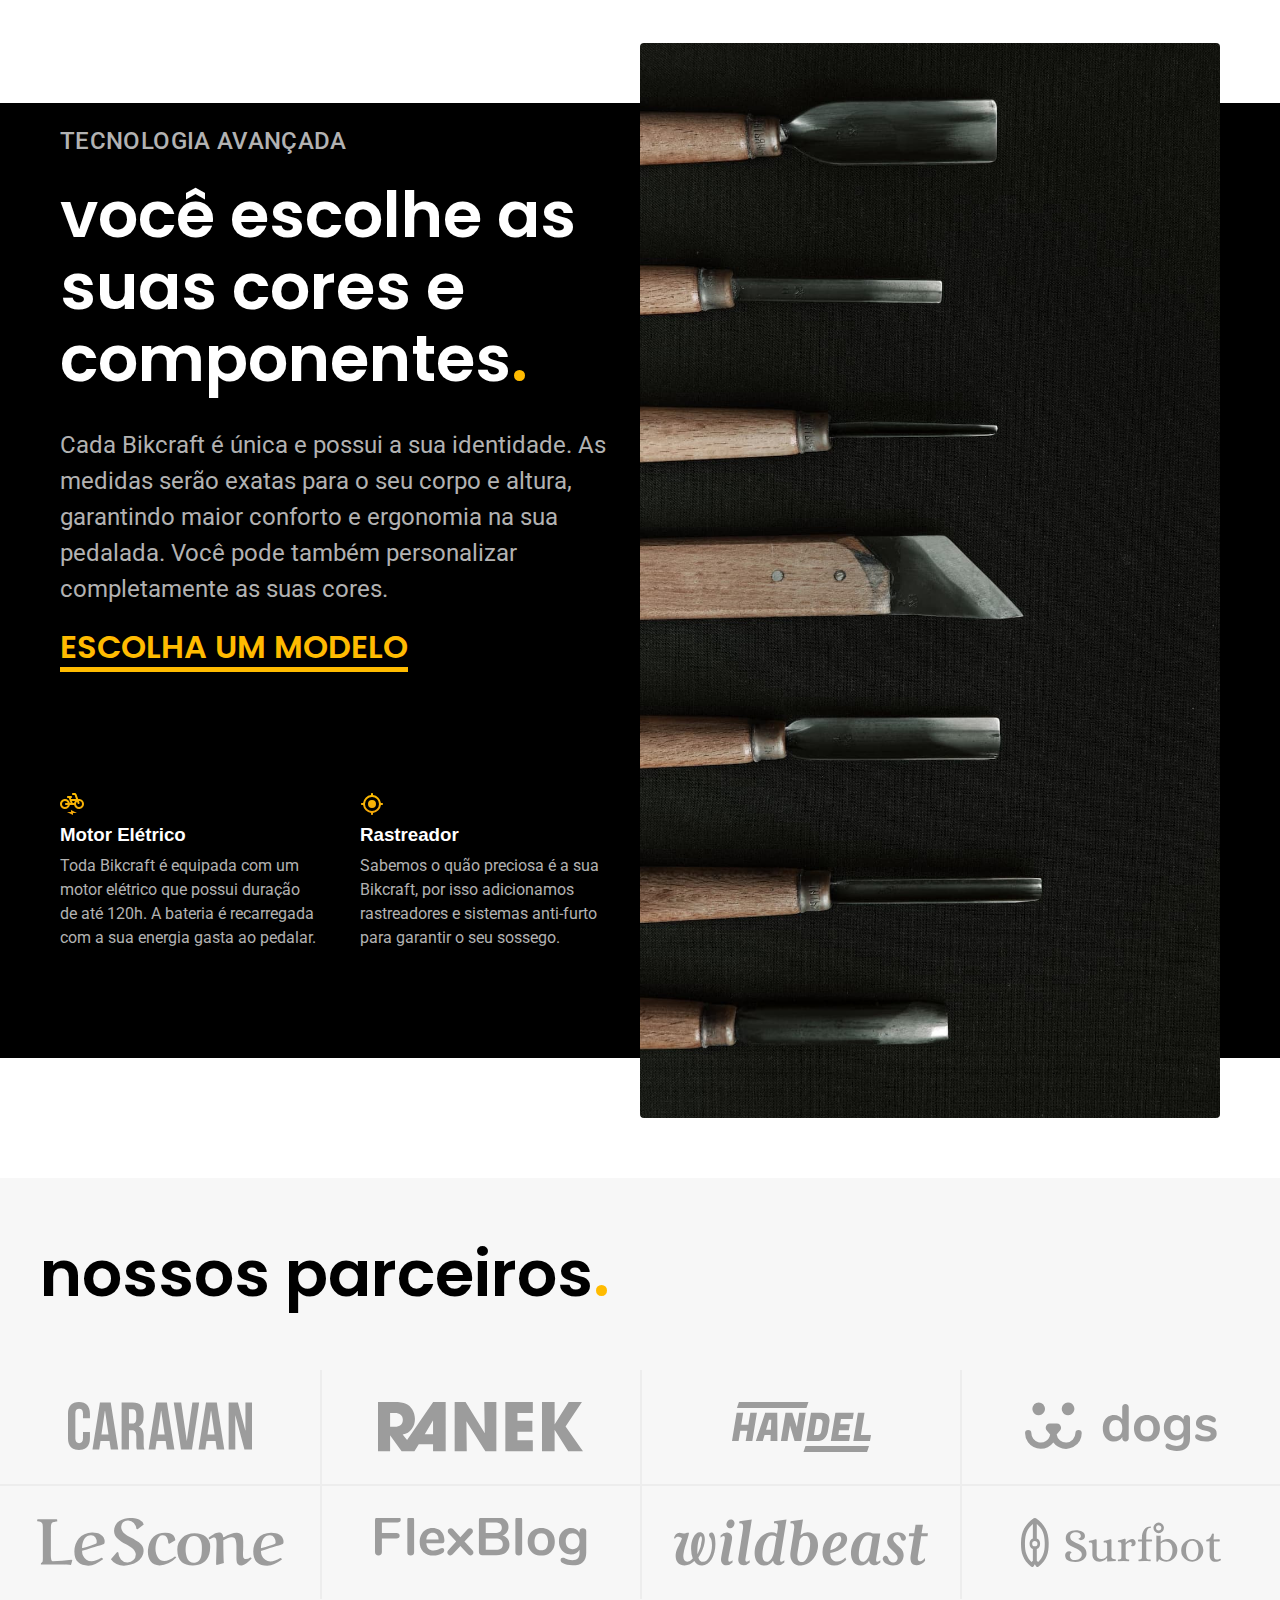
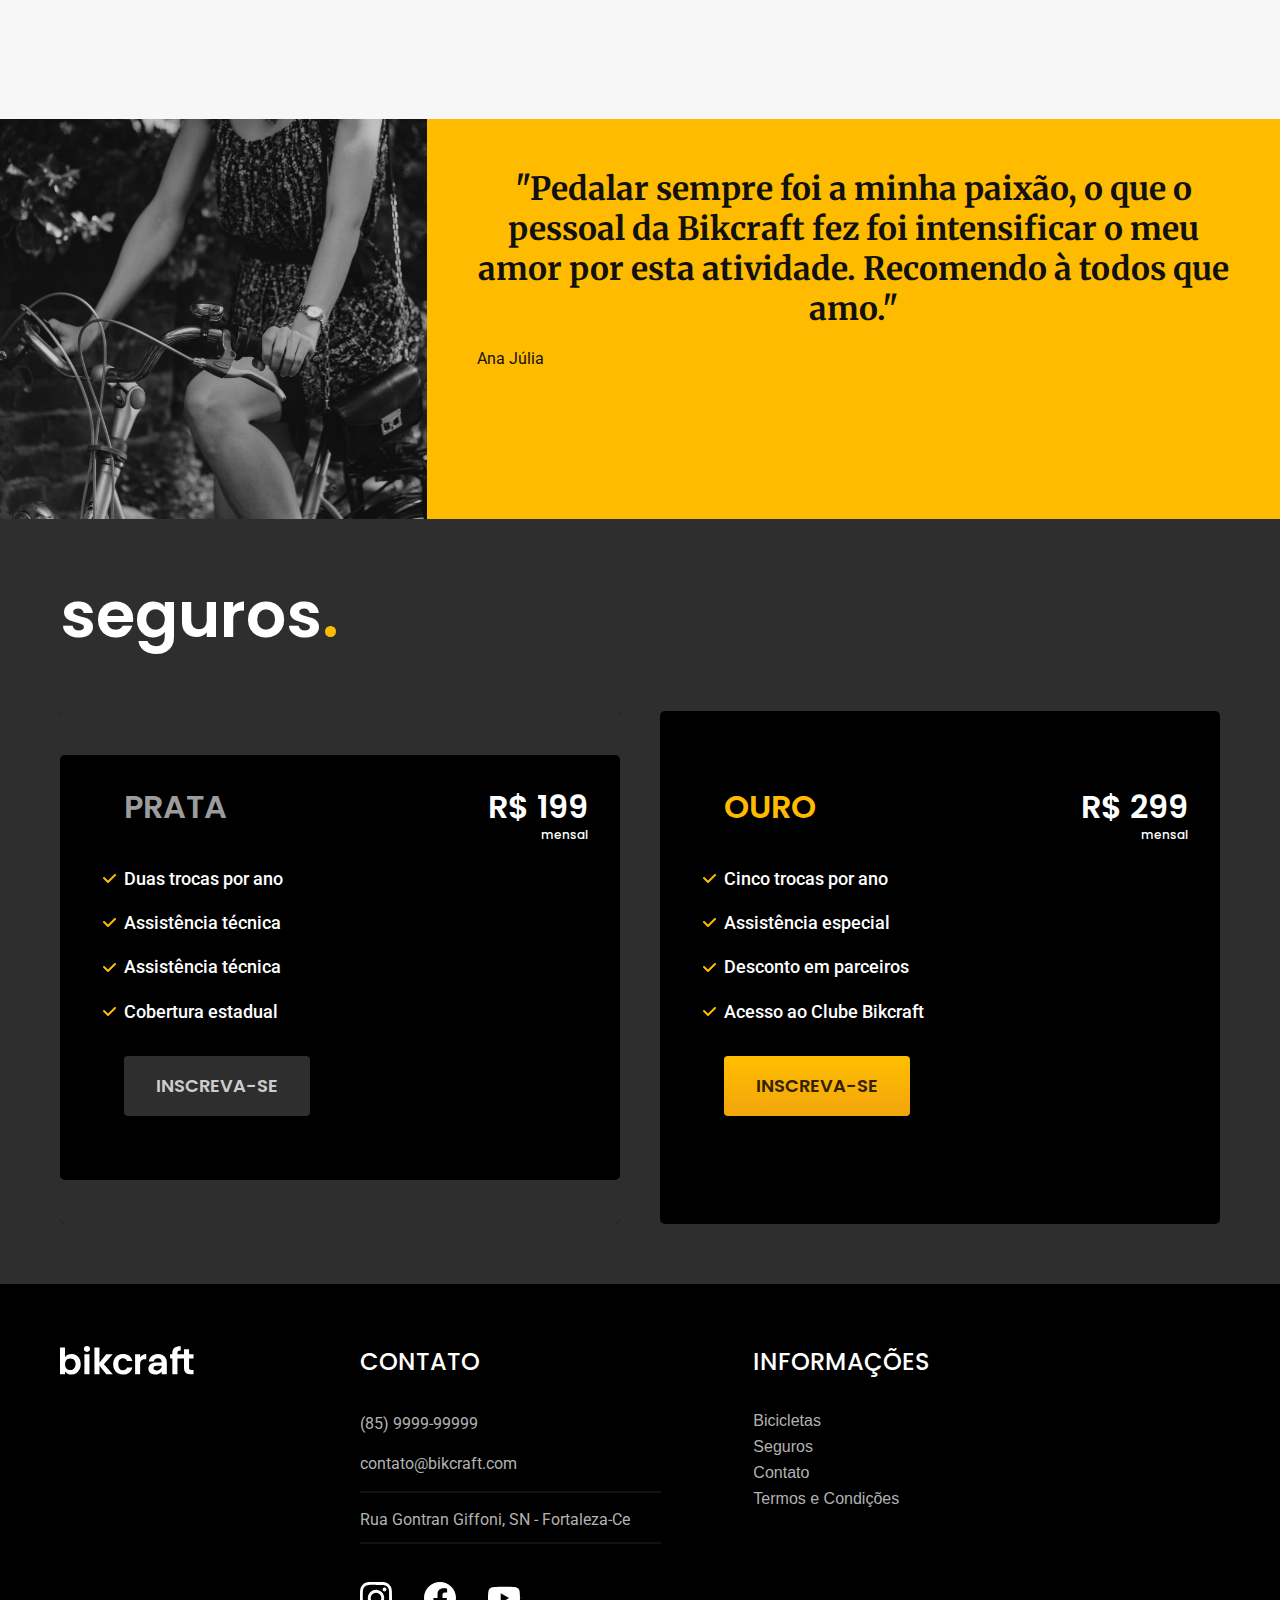
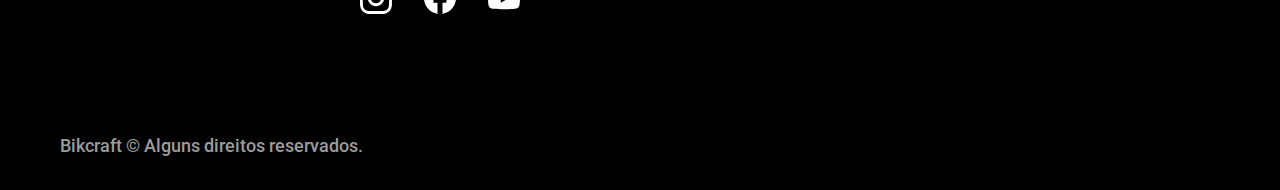
==== commit 5e9a9077: "section contato/mapa" ====
--- a/index.html
+++ b/index.html
@@ -202,7 +202,7 @@
                </li>
             </ul>
 
-            <span>Rua ABC, 20 - Fortaleza-Ce</span>
+            <span>Rua Gontran Giffoni, SN - Fortaleza-Ce</span>
 
             <ul class="footer-redes">
                <li>
--- a/css/style.css
+++ b/css/style.css
@@ -22,3 +22,5 @@
 @import url(../css/orcamento/orcamento.css);
 /* SEGUROS */
 @import url(../css/seguros/seguros.css);
+/* CONTATO */ 
+@import url(../css/contato/contato.css);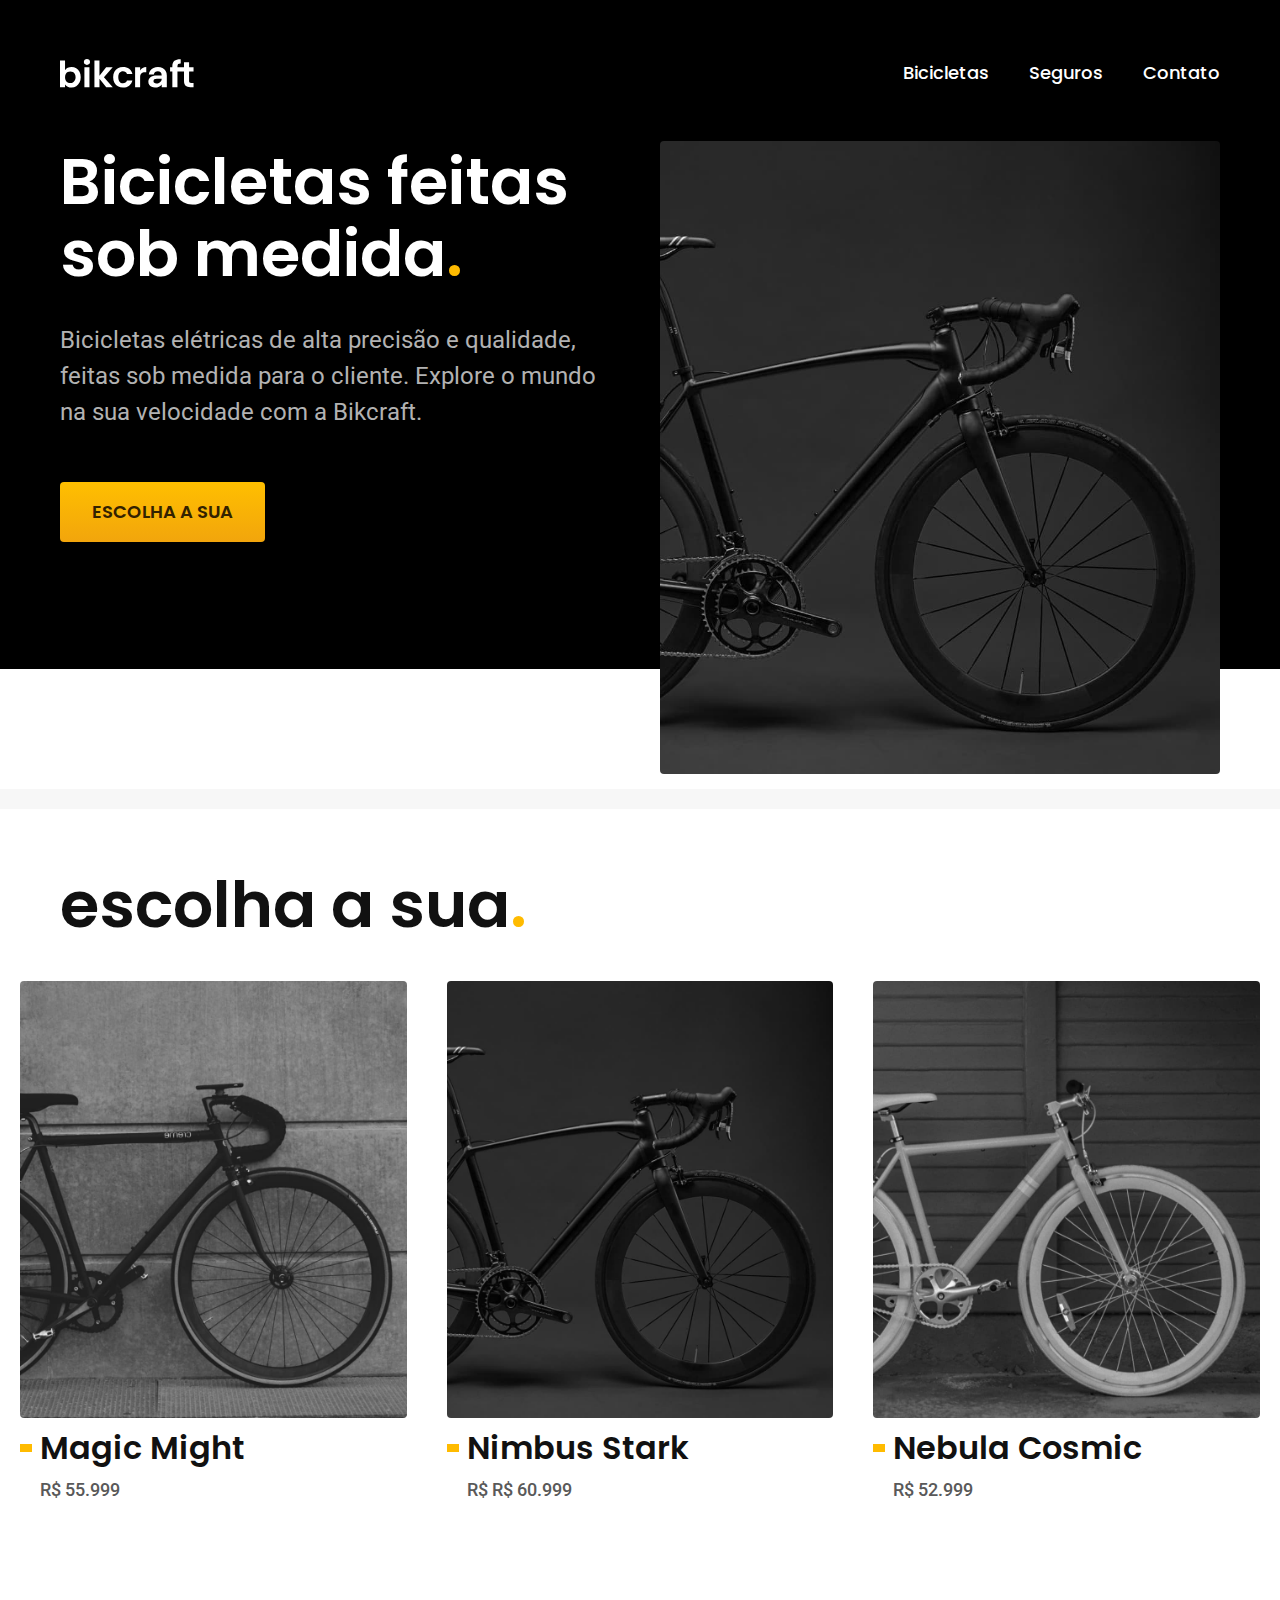
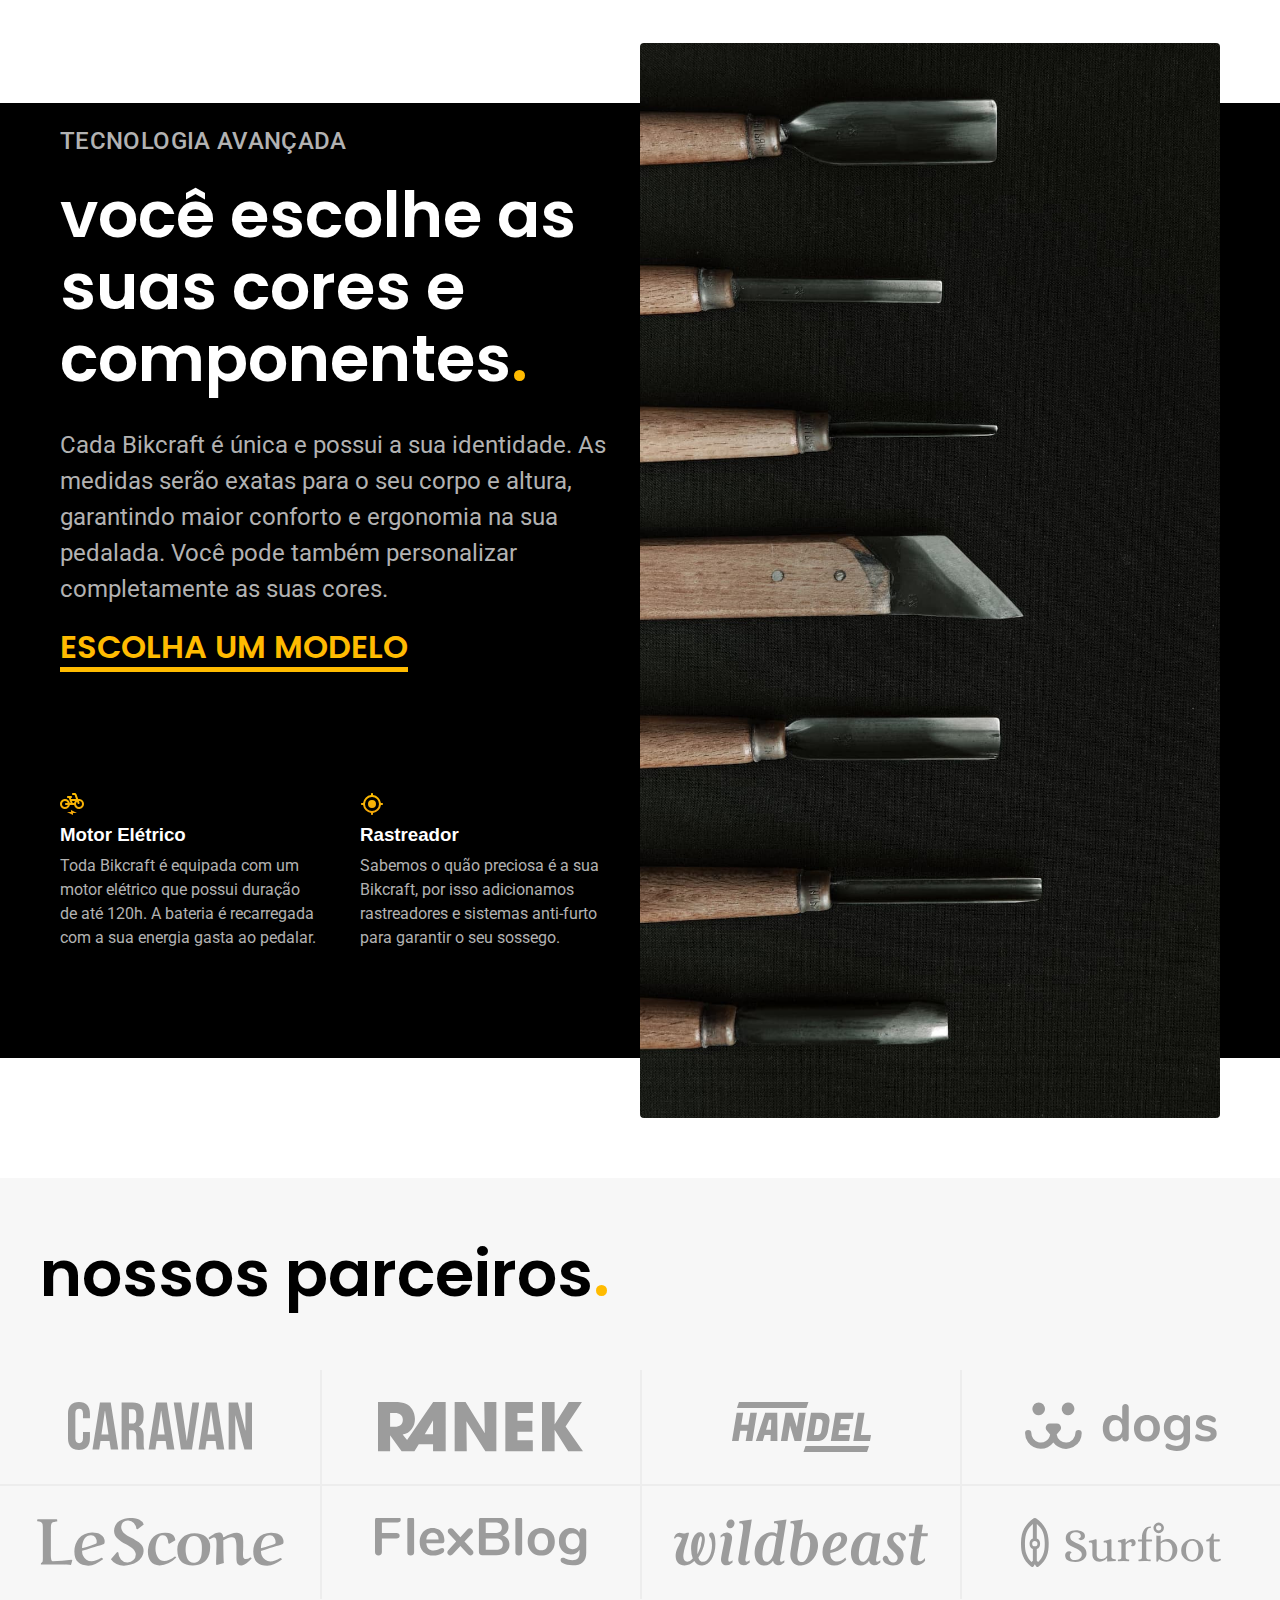
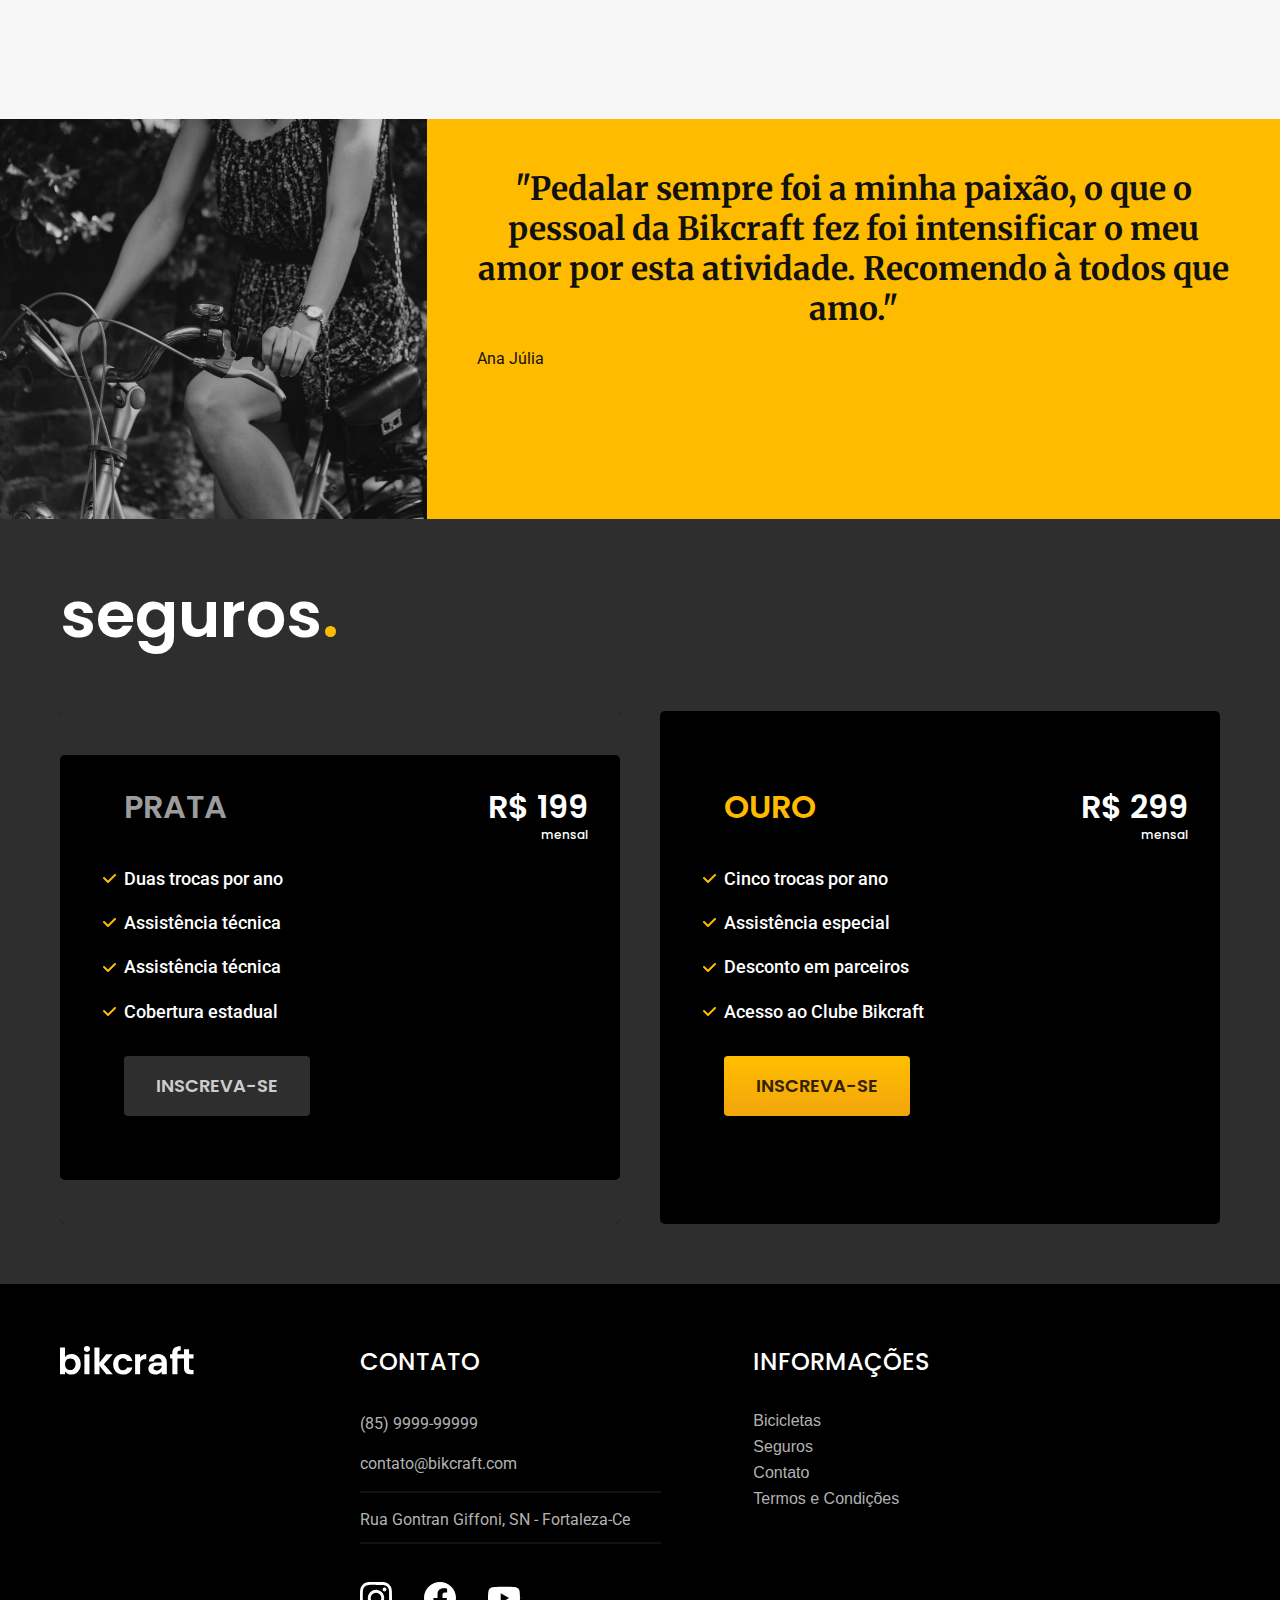
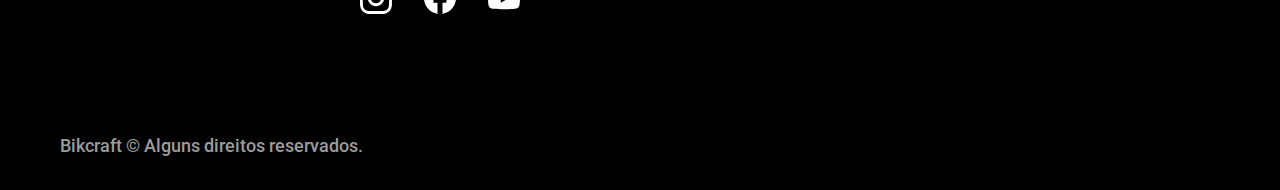
==== commit 56f74659: "detalhes finais" ====
--- a/index.html
+++ b/index.html
@@ -6,6 +6,7 @@
    <meta name="viewport" content="width=device-width, initial-scale=1.0">
    <title>Bikcraft - Bicicletas Elétricas</title>
    <meta name="description" content="Bicicletas elétricas de alta precisão e qualidade,  feitas sob medida para o cliente. Explore o mundo na sua velocidade com a Bikcraft.">
+   <link rel="preload" href="./css/style.css" as="style">
    <link rel="stylesheet" href="./css/style.css">
    <link rel="preconnect" href="https://fonts.googleapis.com">
    <link rel="preconnect" href="https://fonts.gstatic.com" crossorigin>
@@ -27,29 +28,29 @@
       </div>
    </header>
    <!-- introdução -->
-   <main class="introducao-bg">
+   <main class="introducao-bg fadeInDown">
       <div class="introducao container">
          <div class="introducao-conteudo">
-            <h1 class="introducao-titulo font-1-xxl">
+            <h1 class="introducao-titulo font-1-xxl" data-anime="200">
                Bicicletas feitas sob medida<span>.</span>
             </h1>
-            <p class="font-2-l">
+            <p class="font-2-l" data-anime="400">
                Bicicletas elétricas de alta precisão e qualidade, feitas sob medida para o cliente. Explore o mundo na sua velocidade com a Bikcraft.
             </p>
-            <a class="btn" href="./bicicletas.html">escolha a sua</a>
+            <a class="btn" href="./bicicletas.html" data-anime="600">escolha a sua</a>
             <div class="detalhe"><img src="./img/dec/bottom-left.svg" alt="#"></div>
          </div>
-         <div class="introducao-img">
+         <div class="introducao-img" data-anime="800">
             <img src="./img/bicicletas/nimbus-home.jpg" alt="Bicicleta elétrica preta" width="1200" height="1600">
          </div>
       </div>
    </main>
    <!-- bicicletas lista -->
-   <article class="lista-bg">
+   <article class="lista-bg fadeInDown" data-anime="400">
       <div class="lista-container">
          <h2 class="lista-titulo font-1-xxl container">escolha a sua<span>.</span></h2>
 
-         <ul class="lista">
+         <ul class="lista" data-anime="600">
             <li class="lista-item">
                <a href="./bicicletas/magic.html">
                   <div><img src="./img/bicicletas/magic-home.jpg" alt="Magic"></div>
@@ -58,7 +59,7 @@
                </a>
             </li>
 
-            <li class="lista-item">
+            <li class="lista-item" data-anime="600">
                <a href="./bicicletas/nimbus.html">
                   <div><img src="./img/bicicletas/nimbus-home.jpg" alt="Nimbus"></div>
                   <h3 class="font-1-xl">Nimbus Stark</h3>
@@ -66,7 +67,7 @@
                </a>
             </li>
 
-            <li class="lista-item">
+            <li class="lista-item" data-anime="600">
                <a href="./bicicletas/Nebula.html">
                   <div><img src="./img/bicicletas/nebula-home.jpg" alt="Nebula"></div>
                   <h3 class="font-1-xl">Nebula Cosmic</h3>
@@ -78,7 +79,7 @@
    </article>
    <!-- tecnologia -->
    <section class="tecnologia-bg" aria-label="Bicicletas artezanais com alta tecnologia.">
-      <div class="tecnologia-container container">
+      <div class="tecnologia-container container fadeInDown" data-anime="400">
          <div class="tecnologia-conteudo">
             <span class="texto2 font-2-l-b">
                Tecnologia Avançada
@@ -119,7 +120,7 @@
       </div>
    </section>
    <!-- parceiros -->
-   <section class="parceiros" aria-label="Nossos Parceiros.">
+   <section class="parceiros fadeInDown" aria-label="Nossos Parceiros." data-anime="400">
       <h2 class="parceiros-titulo font-1-xxl">nossos parceiros<span>.</span></h2>
 
       <ul class="parceiros-lista">
@@ -134,7 +135,7 @@
       </ul>
    </section>
    <!-- depoimentos -->
-   <section class="depoimento" aria-label="Depoimento.">
+   <section class="depoimento fadeInDown" aria-label="Depoimento." data-anime="400">
       <div class="depoimento-imagem">
          <img src="./img/fotos/depoimento.jpg" alt="Garota falando sobre a experiência de ter uma bikcraft.">
       </div>
@@ -149,7 +150,7 @@
       </div>
    </section>
    <!-- seguros -->
-   <article class="seguros-bg" aria-label="Seguros">
+   <article class="seguros-bg fadeInDown" aria-label="Seguros" data-anime="600">
 
       <h2 class="titulo font-1-xxl container">seguros<span>.</span></h2>
 
@@ -232,6 +233,9 @@
          <span class="copy font-2-m">Bikcraft © Alguns direitos reservados.</span>
       </div>
    </footer>
+
+   <script src="./plugins/simple-anime.js"></script>
+   <script src="./js/script.js"></script>
 </body>
 
 </html>--- a/css/style.css
+++ b/css/style.css
@@ -3,9 +3,12 @@
 @import url(./global/header.css);
 @import url(./utilidades/tipografia.css);
 @import url(./global/footer.css);
+
 /* UTILIDADES */
 @import url(./utilidades/cores.css);
 @import url(./utilidades/componetes.css);
+@import url(./utilidades/animacao.css);
+
 /* HOME */
 @import url(./home/introducao.css);
 @import url(./home/lista.css);
@@ -13,14 +16,22 @@
 @import url(./home/parceiros.css);
 @import url(./home/depoimento.css);
 @import url(./home/seguros.css);
+
 /* TERMOS */
 @import url(../css/termos/termos.css);
+
 /* BICICLETAS */
 @import url(../css/bicicletas/bicicletas.css);
 @import url(../css/bicicletas/bicicletas02.css);
+
 /* ORÇAMENTO */
-@import url(../css/orcamento/orcamento.css);
+@import url(../css/orcamento/escolha-produto.css);
+@import url(../css/orcamento/seguro.css);
+@import url(../css/orcamento/dados-pessoais.css);
+
 /* SEGUROS */
 @import url(../css/seguros/seguros.css);
-/* CONTATO */ 
-@import url(../css/contato/contato.css);+
+/* CONTATO */
+@import url(../css/contato/contato.css);
+
--- a/css/style.css
+++ b/css/style.css
@@ -3,9 +3,12 @@
 @import url(./global/header.css);
 @import url(./utilidades/tipografia.css);
 @import url(./global/footer.css);
+
 /* UTILIDADES */
 @import url(./utilidades/cores.css);
 @import url(./utilidades/componetes.css);
+@import url(./utilidades/animacao.css);
+
 /* HOME */
 @import url(./home/introducao.css);
 @import url(./home/lista.css);
@@ -13,14 +16,22 @@
 @import url(./home/parceiros.css);
 @import url(./home/depoimento.css);
 @import url(./home/seguros.css);
+
 /* TERMOS */
 @import url(../css/termos/termos.css);
+
 /* BICICLETAS */
 @import url(../css/bicicletas/bicicletas.css);
 @import url(../css/bicicletas/bicicletas02.css);
+
 /* ORÇAMENTO */
-@import url(../css/orcamento/orcamento.css);
+@import url(../css/orcamento/escolha-produto.css);
+@import url(../css/orcamento/seguro.css);
+@import url(../css/orcamento/dados-pessoais.css);
+
 /* SEGUROS */
 @import url(../css/seguros/seguros.css);
-/* CONTATO */ 
-@import url(../css/contato/contato.css);+
+/* CONTATO */
+@import url(../css/contato/contato.css);
+
